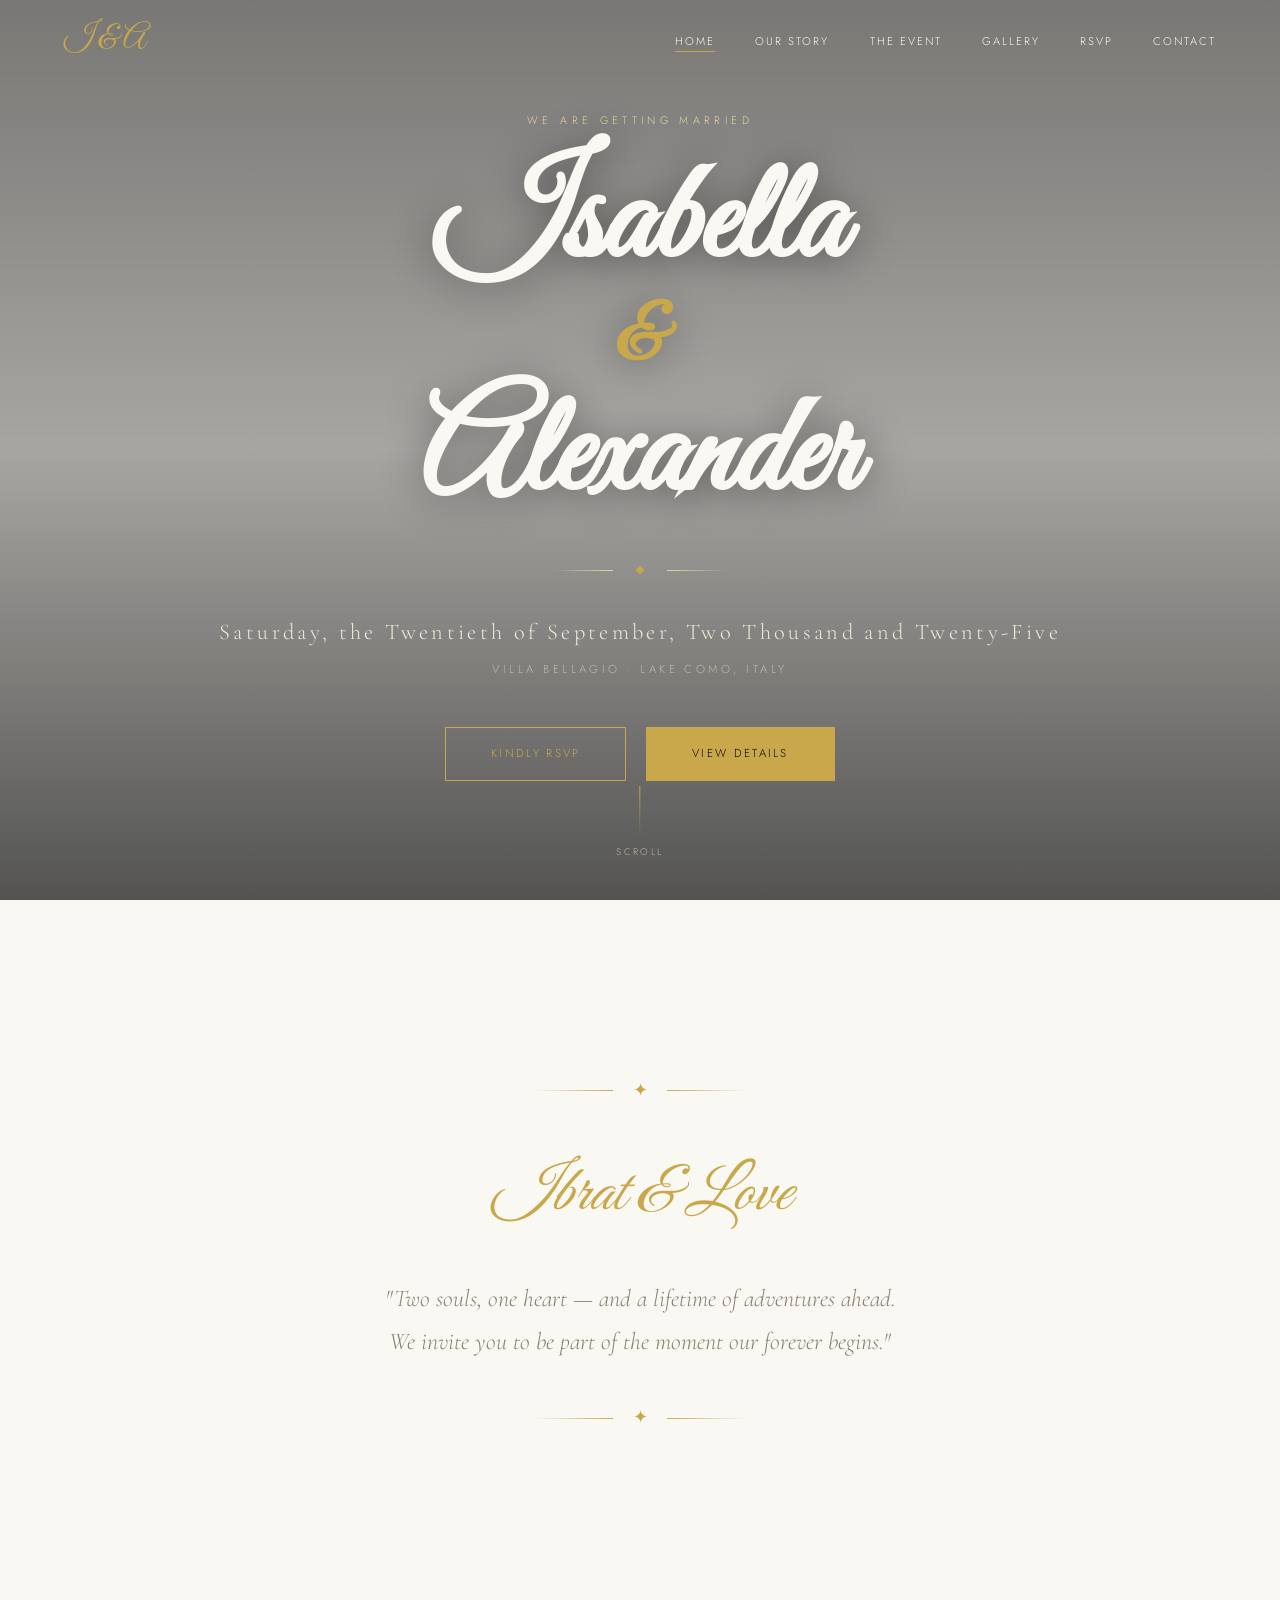
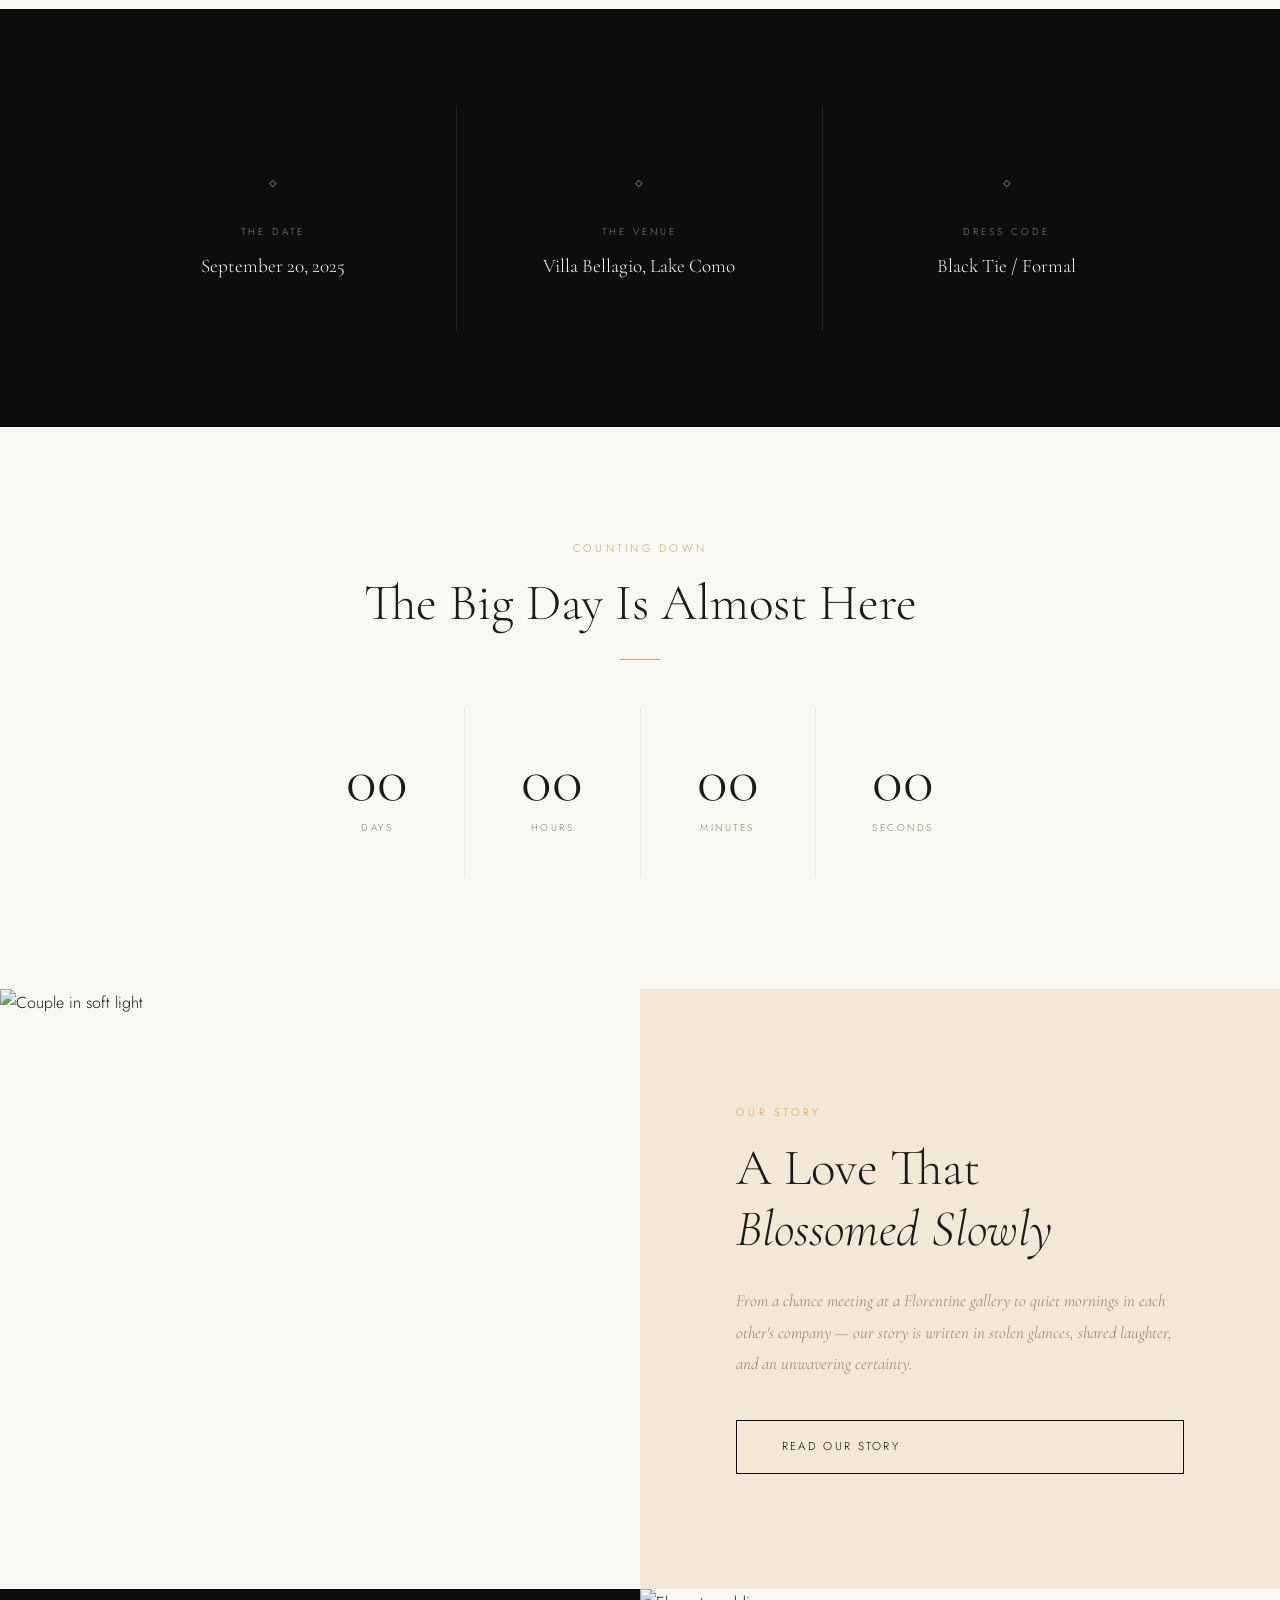
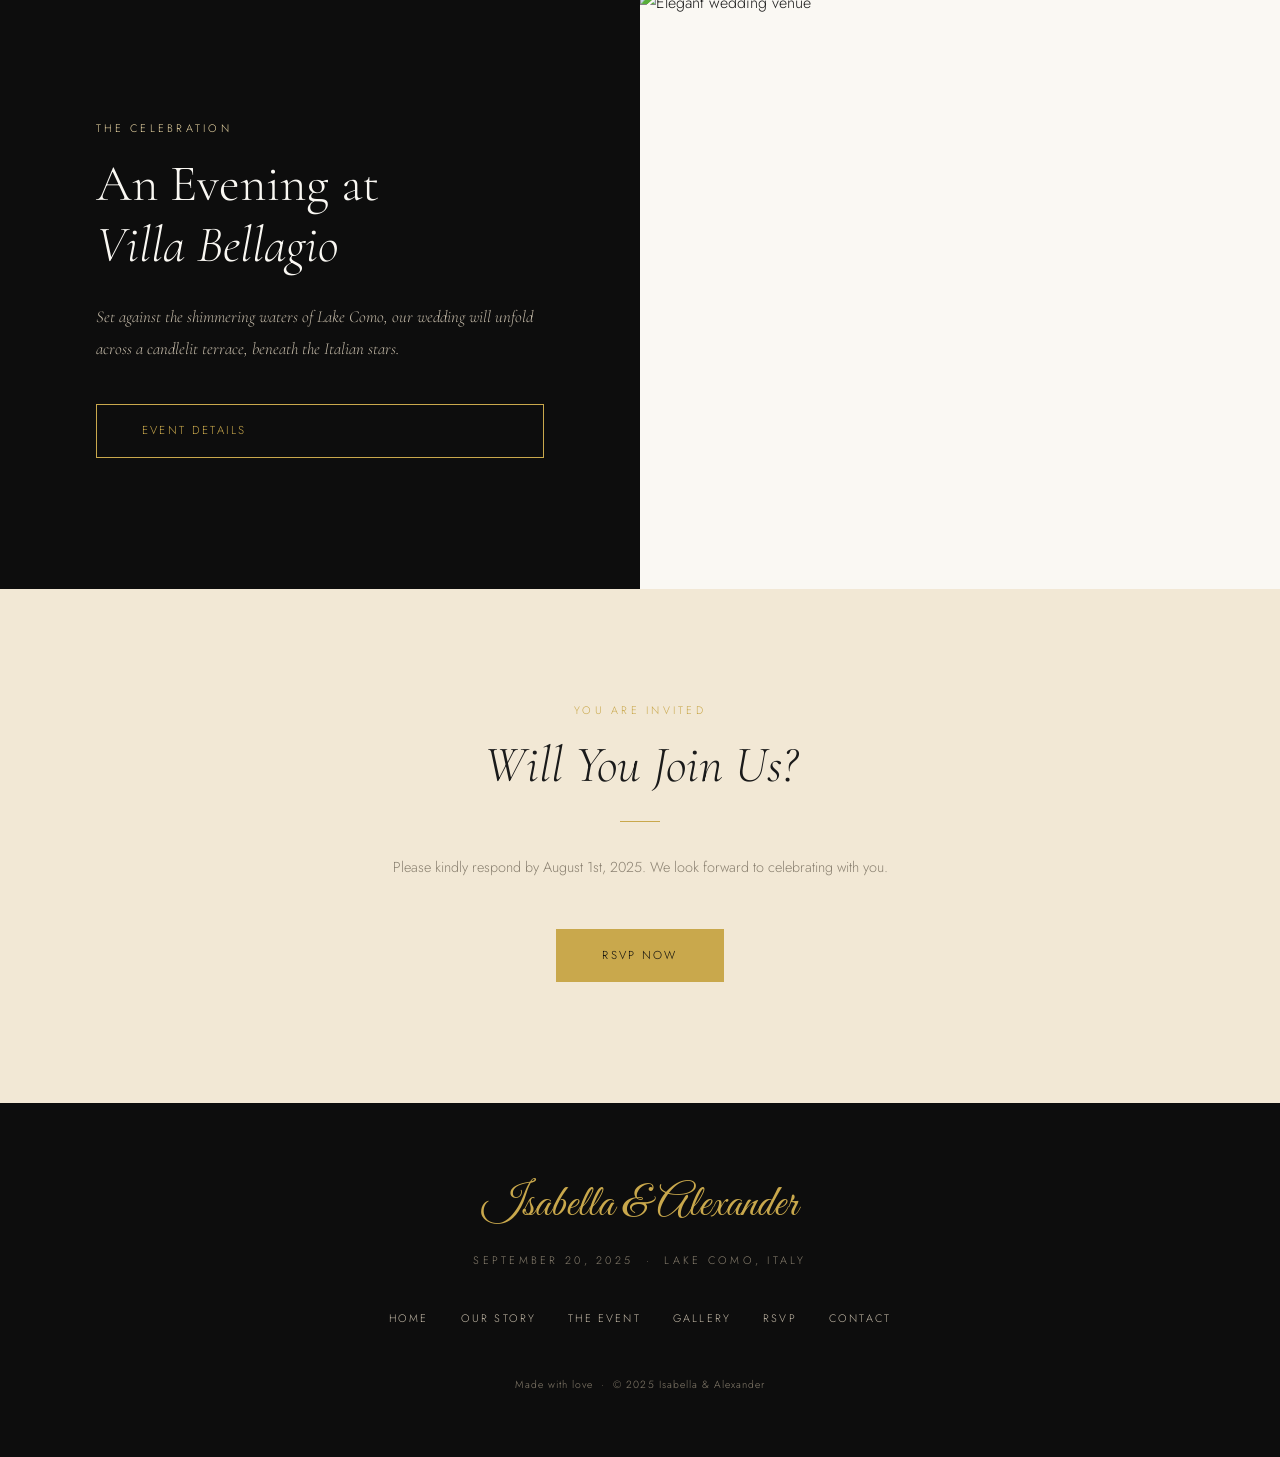
==== index.html @ 67451ce1 "Update couple names in the introduction section" ====
<!DOCTYPE html>
<html lang="en">
<head>
  <meta charset="UTF-8">
  <meta name="viewport" content="width=device-width, initial-scale=1.0">
  <title>Isabella & Alexander — September 20, 2025</title>
  <meta name="description" content="Join us to celebrate the wedding of Isabella Rossi and Alexander Hartwell on September 20, 2025 at Villa Bellagio, Lake Como.">
  <link rel="preconnect" href="https://fonts.googleapis.com">
  <link rel="preconnect" href="https://fonts.gstatic.com" crossorigin>
  <link rel="stylesheet" href="css/style.css">
  <!-- Favicon placeholder -->
  <link rel="icon" href="data:image/svg+xml,<svg xmlns='http://www.w3.org/2000/svg' viewBox='0 0 100 100'><text y='.9em' font-size='90'>💍</text></svg>">
</head>
<body>

  <!-- ══════════════════════════════════════════════════════
       NAVIGATION
  ══════════════════════════════════════════════════════ -->
  <nav class="nav nav-dark" aria-label="Main navigation">
    <a href="index.html" class="nav-logo">I &amp; A</a>
    <ul class="nav-links" role="list">
      <li><a href="index.html">Home</a></li>
      <li><a href="story.html">Our Story</a></li>
      <li><a href="event.html">The Event</a></li>
      <li><a href="gallery.html">Gallery</a></li>
      <li><a href="rsvp.html">RSVP</a></li>
      <li><a href="contact.html">Contact</a></li>
    </ul>
    <button class="nav-toggle" aria-label="Open menu" aria-expanded="false">
      <span></span><span></span><span></span>
    </button>
  </nav>

  <!-- Mobile overlay menu -->
  <nav class="nav-mobile" aria-label="Mobile navigation">
    <a href="index.html">Home</a>
    <a href="story.html">Our Story</a>
    <a href="event.html">The Event</a>
    <a href="gallery.html">Gallery</a>
    <a href="rsvp.html">RSVP</a>
    <a href="contact.html">Contact</a>
  </nav>

  <main>

    <!-- ══════════════════════════════════════════════════
         HERO SECTION
    ══════════════════════════════════════════════════ -->
    <section class="hero" aria-label="Hero section">
      <div class="hero-bg" role="img" aria-label="Wedding flowers background"></div>
      <div class="hero-overlay"></div>

      <div class="hero-content">
        <p class="hero-eyebrow">We Are Getting Married</p>
        <h1 class="hero-names">
          Isabella
          <span class="hero-ampersand">&amp;</span>
          Alexander
        </h1>

        <div class="hero-divider" aria-hidden="true">
          <span class="hero-divider-line"></span>
          <span class="hero-divider-diamond"></span>
          <span class="hero-divider-line"></span>
        </div>

        <p class="hero-date">Saturday, the Twentieth of September, Two Thousand and Twenty-Five</p>
        <p class="hero-location">Villa Bellagio · Lake Como, Italy</p>

        <div class="hero-cta">
          <a href="rsvp.html" class="btn"><span>Kindly RSVP</span></a>
          &nbsp;&nbsp;
          <a href="event.html" class="btn btn-solid"><span>View Details</span></a>
        </div>
      </div>

      <!-- Scroll cue -->
      <div class="scroll-indicator" aria-hidden="true">
        <div class="scroll-indicator-line"></div>
        <span>Scroll</span>
      </div>
    </section>

    <!-- ══════════════════════════════════════════════════
         INTRO QUOTE
    ══════════════════════════════════════════════════ -->
    <section class="home-intro" aria-label="Wedding intro">
      <div class="reveal">
        <div class="ornament"><span>✦</span></div>
        <p class="couple-script">Ibrat &amp; Love</p>
        <p>"Two souls, one heart — and a lifetime of adventures ahead.<br>
        We invite you to be part of the moment our forever begins."</p>
        <div class="ornament" style="margin-top:2.5rem;"><span>✦</span></div>
      </div>
    </section>

    <!-- ══════════════════════════════════════════════════
         DETAILS STRIP
    ══════════════════════════════════════════════════ -->
    <div class="home-details-strip" aria-label="Event quick details">
      <div class="home-details-grid">
        <div class="detail-card reveal">
          <div class="detail-card-icon">◇</div>
          <p class="detail-card-label">The Date</p>
          <p class="detail-card-value">September 20, 2025</p>
        </div>
        <div class="detail-card reveal reveal-delay-2">
          <div class="detail-card-icon">◇</div>
          <p class="detail-card-label">The Venue</p>
          <p class="detail-card-value">Villa Bellagio, Lake Como</p>
        </div>
        <div class="detail-card reveal reveal-delay-4">
          <div class="detail-card-icon">◇</div>
          <p class="detail-card-label">Dress Code</p>
          <p class="detail-card-value">Black Tie / Formal</p>
        </div>
      </div>
    </div>

    <!-- ══════════════════════════════════════════════════
         COUNTDOWN
    ══════════════════════════════════════════════════ -->
    <section class="countdown-section" aria-label="Countdown to the wedding">
      <div class="reveal">
        <span class="section-eyebrow">Counting Down</span>
        <h2 class="section-title">The Big Day Is Almost Here</h2>
        <span class="gold-line"></span>
      </div>
      <div class="countdown-grid reveal reveal-delay-2">
        <div class="countdown-unit">
          <span class="countdown-number" id="cd-days">00</span>
          <span class="countdown-label">Days</span>
        </div>
        <div class="countdown-unit">
          <span class="countdown-number" id="cd-hours">00</span>
          <span class="countdown-label">Hours</span>
        </div>
        <div class="countdown-unit">
          <span class="countdown-number" id="cd-minutes">00</span>
          <span class="countdown-label">Minutes</span>
        </div>
        <div class="countdown-unit">
          <span class="countdown-number" id="cd-seconds">00</span>
          <span class="countdown-label">Seconds</span>
        </div>
      </div>
    </section>

    <!-- ══════════════════════════════════════════════════
         FEATURE SPLIT — OUR STORY
    ══════════════════════════════════════════════════ -->
    <div class="home-feature">
      <div class="home-feature-img reveal">
        <img src="https://images.unsplash.com/photo-1606216794079-73c98ca9c37d?w=900&q=80"
             alt="Couple in soft light" loading="lazy">
      </div>
      <div class="home-feature-text reveal reveal-delay-2">
        <span class="section-eyebrow">Our Story</span>
        <h2 class="section-title">A Love That<br><em>Blossomed Slowly</em></h2>
        <p>From a chance meeting at a Florentine gallery to quiet mornings in each other's company — our story is written in stolen glances, shared laughter, and an unwavering certainty.</p>
        <a href="story.html" class="btn btn-dark"><span>Read Our Story</span></a>
      </div>
    </div>

    <!-- ══════════════════════════════════════════════════
         FEATURE SPLIT — THE EVENT
    ══════════════════════════════════════════════════ -->
    <div class="home-feature">
      <div class="home-feature-text right reveal">
        <span class="section-eyebrow" style="color:var(--gold-light)">The Celebration</span>
        <h2 class="section-title">An Evening at<br><em>Villa Bellagio</em></h2>
        <p>Set against the shimmering waters of Lake Como, our wedding will unfold across a candlelit terrace, beneath the Italian stars.</p>
        <a href="event.html" class="btn"><span>Event Details</span></a>
      </div>
      <div class="home-feature-img reveal reveal-delay-2">
        <img src="https://images.unsplash.com/photo-1520854221256-17451cc331bf?w=900&q=80"
             alt="Elegant wedding venue" loading="lazy">
      </div>
    </div>

    <!-- ══════════════════════════════════════════════════
         RSVP CTA BANNER
    ══════════════════════════════════════════════════ -->
    <section style="background:var(--champagne);text-align:center;padding:7rem 2rem;" aria-label="RSVP call to action">
      <div class="reveal">
        <span class="section-eyebrow">You Are Invited</span>
        <h2 class="section-title" style="font-style:italic;">Will You Join Us?</h2>
        <span class="gold-line"></span>
        <p class="section-subtitle">Please kindly respond by August 1st, 2025. We look forward to celebrating with you.</p>
        <a href="rsvp.html" class="btn btn-solid"><span>RSVP Now</span></a>
      </div>
    </section>

  </main>

  <!-- ══════════════════════════════════════════════════════
       FOOTER
  ══════════════════════════════════════════════════════ -->
  <footer>
    <p class="footer-names">Isabella &amp; Alexander</p>
    <p class="footer-date">September 20, 2025 &nbsp;·&nbsp; Lake Como, Italy</p>
    <nav class="footer-nav" aria-label="Footer navigation">
      <a href="index.html">Home</a>
      <a href="story.html">Our Story</a>
      <a href="event.html">The Event</a>
      <a href="gallery.html">Gallery</a>
      <a href="rsvp.html">RSVP</a>
      <a href="contact.html">Contact</a>
    </nav>
    <p class="footer-copy">Made with love &nbsp;·&nbsp; &copy; 2025 Isabella &amp; Alexander</p>
  </footer>

  <script src="js/script.js"></script>
</body>
</html>
---- css/style.css ----
/* ============================================================
   LUXURY WEDDING INVITATION — style.css
   Design System: Champagne & Obsidian
   ============================================================ */

/* ── Google Fonts ─────────────────────────────────────────── */
@import url('https://fonts.googleapis.com/css2?family=Cormorant+Garamond:ital,wght@0,300;0,400;0,500;0,600;1,300;1,400&family=Great+Vibes&family=Jost:wght@200;300;400&display=swap');

/* ── CSS Variables ────────────────────────────────────────── */
:root {
  --gold:        #C9A84C;
  --gold-light:  #E8D5A3;
  --gold-pale:   #F5EDD6;
  --obsidian:    #0D0D0D;
  --charcoal:    #1A1A1A;
  --warm-white:  #FAF8F3;
  --champagne:   #F2E8D5;
  --stone:       #8A8070;
  --stone-light: #C4BAA8;

  --font-script:  'Great Vibes', cursive;
  --font-serif:   'Cormorant Garamond', serif;
  --font-sans:    'Jost', sans-serif;

  --nav-h:       80px;
  --ease-silk:   cubic-bezier(0.25, 0.46, 0.45, 0.94);
  --ease-bounce: cubic-bezier(0.34, 1.56, 0.64, 1);
}

/* ── Reset ────────────────────────────────────────────────── */
*, *::before, *::after { box-sizing: border-box; margin: 0; padding: 0; }

html {
  scroll-behavior: smooth;
  font-size: 16px;
}

body {
  background-color: var(--warm-white);
  color: var(--charcoal);
  font-family: var(--font-sans);
  font-weight: 300;
  line-height: 1.7;
  -webkit-font-smoothing: antialiased;
  overflow-x: hidden;
}

img { display: block; max-width: 100%; height: auto; }
a  { text-decoration: none; color: inherit; }
ul { list-style: none; }

/* ── Typography Scale ─────────────────────────────────────── */
.t-script   { font-family: var(--font-script); }
.t-serif    { font-family: var(--font-serif); }
.t-sans     { font-family: var(--font-sans); }
.t-gold     { color: var(--gold); }
.t-stone    { color: var(--stone); }
.t-upper    { text-transform: uppercase; letter-spacing: 0.2em; font-size: 0.72rem; }

/* ── Gold Ornament Divider ────────────────────────────────── */
.ornament {
  display: flex;
  align-items: center;
  gap: 1.2rem;
  justify-content: center;
  margin: 2rem 0;
}
.ornament::before,
.ornament::after {
  content: '';
  flex: 1;
  max-width: 80px;
  height: 1px;
  background: linear-gradient(90deg, transparent, var(--gold));
}
.ornament::after { background: linear-gradient(90deg, var(--gold), transparent); }
.ornament span   { color: var(--gold); font-size: 1.1rem; }

/* ── Buttons ──────────────────────────────────────────────── */
.btn {
  display: inline-block;
  font-family: var(--font-sans);
  font-weight: 300;
  letter-spacing: 0.2em;
  text-transform: uppercase;
  font-size: 0.72rem;
  padding: 1rem 2.8rem;
  border: 1px solid var(--gold);
  color: var(--gold);
  background: transparent;
  cursor: pointer;
  transition: background 0.4s var(--ease-silk), color 0.4s var(--ease-silk), transform 0.3s var(--ease-silk);
  position: relative;
  overflow: hidden;
}
.btn::before {
  content: '';
  position: absolute;
  inset: 0;
  background: var(--gold);
  transform: translateX(-101%);
  transition: transform 0.4s var(--ease-silk);
  z-index: 0;
}
.btn span { position: relative; z-index: 1; }
.btn:hover::before { transform: translateX(0); }
.btn:hover         { color: var(--obsidian); }
.btn:hover         { transform: translateY(-2px); }

.btn-dark {
  border-color: var(--obsidian);
  color: var(--obsidian);
}
.btn-dark::before { background: var(--obsidian); }
.btn-dark:hover   { color: var(--warm-white); }

.btn-solid {
  background: var(--gold);
  color: var(--obsidian);
  border-color: var(--gold);
}
.btn-solid::before { background: var(--obsidian); }
.btn-solid:hover   { color: var(--gold); }

/* ── Navigation ───────────────────────────────────────────── */
.nav {
  position: fixed;
  top: 0; left: 0; right: 0;
  z-index: 1000;
  height: var(--nav-h);
  display: flex;
  align-items: center;
  justify-content: space-between;
  padding: 0 4rem;
  transition: background 0.5s var(--ease-silk), box-shadow 0.5s;
}
.nav.scrolled {
  background: rgba(250,248,243,0.95);
  backdrop-filter: blur(12px);
  box-shadow: 0 1px 0 rgba(201,168,76,0.2);
}
.nav-dark { color: var(--warm-white); }
.nav-dark.scrolled { color: var(--charcoal); }

.nav-logo {
  font-family: var(--font-script);
  font-size: 2rem;
  color: var(--gold);
  white-space: nowrap;
}

.nav-links {
  display: flex;
  gap: 2.5rem;
  align-items: center;
}
.nav-links a {
  font-family: var(--font-sans);
  font-size: 0.7rem;
  font-weight: 300;
  letter-spacing: 0.18em;
  text-transform: uppercase;
  color: currentColor;
  position: relative;
  padding-bottom: 3px;
}
.nav-links a::after {
  content: '';
  position: absolute;
  bottom: 0; left: 0;
  width: 0; height: 1px;
  background: var(--gold);
  transition: width 0.35s var(--ease-silk);
}
.nav-links a:hover::after,
.nav-links a.active::after { width: 100%; }

/* Hamburger */
.nav-toggle {
  display: none;
  flex-direction: column;
  gap: 5px;
  cursor: pointer;
  padding: 4px;
  background: none;
  border: none;
}
.nav-toggle span {
  display: block;
  width: 24px;
  height: 1px;
  background: var(--gold);
  transition: transform 0.3s, opacity 0.3s;
}
.nav-toggle.open span:nth-child(1) { transform: translateY(6px) rotate(45deg); }
.nav-toggle.open span:nth-child(2) { opacity: 0; }
.nav-toggle.open span:nth-child(3) { transform: translateY(-6px) rotate(-45deg); }

/* Mobile menu */
.nav-mobile {
  display: none;
  position: fixed;
  inset: 0;
  background: var(--obsidian);
  z-index: 999;
  flex-direction: column;
  align-items: center;
  justify-content: center;
  gap: 2.5rem;
}
.nav-mobile.open { display: flex; }
.nav-mobile a {
  font-family: var(--font-serif);
  font-size: 2rem;
  font-weight: 300;
  color: var(--warm-white);
  letter-spacing: 0.05em;
  transition: color 0.3s;
}
.nav-mobile a:hover { color: var(--gold); }

/* ── Page Header (inner pages) ────────────────────────────── */
.page-header {
  height: 55vh;
  min-height: 380px;
  display: flex;
  flex-direction: column;
  align-items: center;
  justify-content: center;
  text-align: center;
  position: relative;
  overflow: hidden;
  background: var(--obsidian);
}
.page-header-bg {
  position: absolute;
  inset: 0;
  background-size: cover;
  background-position: center;
  opacity: 0.35;
  transform: scale(1.05);
  transition: transform 8s var(--ease-silk);
}
.page-header:hover .page-header-bg { transform: scale(1); }
.page-header-content {
  position: relative;
  z-index: 1;
  color: var(--warm-white);
}
.page-header .eyebrow {
  font-family: var(--font-sans);
  font-size: 0.7rem;
  font-weight: 300;
  letter-spacing: 0.3em;
  text-transform: uppercase;
  color: var(--gold-light);
  margin-bottom: 1.2rem;
}
.page-header h1 {
  font-family: var(--font-script);
  font-size: clamp(3.5rem, 7vw, 6rem);
  color: var(--warm-white);
  line-height: 1;
}

/* ── Section Wrapper ──────────────────────────────────────── */
.section {
  padding: 8rem 4rem;
  max-width: 1200px;
  margin: 0 auto;
}
.section-full { padding: 8rem 4rem; }
.section-center { text-align: center; }

/* ── Section Headings ─────────────────────────────────────── */
.section-eyebrow {
  font-family: var(--font-sans);
  font-size: 0.68rem;
  font-weight: 300;
  letter-spacing: 0.3em;
  text-transform: uppercase;
  color: var(--gold);
  display: block;
  margin-bottom: 1rem;
}
.section-title {
  font-family: var(--font-serif);
  font-size: clamp(2rem, 4vw, 3.2rem);
  font-weight: 300;
  line-height: 1.2;
  color: var(--charcoal);
  margin-bottom: 1.5rem;
}
.section-subtitle {
  font-family: var(--font-sans);
  font-size: 0.9rem;
  font-weight: 300;
  color: var(--stone);
  max-width: 540px;
  margin: 0 auto 3rem;
  line-height: 1.9;
}

/* ── Scroll Reveal Animations ─────────────────────────────── */
.reveal {
  opacity: 0;
  transform: translateY(40px);
  transition: opacity 0.9s var(--ease-silk), transform 0.9s var(--ease-silk);
}
.reveal.visible {
  opacity: 1;
  transform: translateY(0);
}
.reveal-delay-1 { transition-delay: 0.1s; }
.reveal-delay-2 { transition-delay: 0.2s; }
.reveal-delay-3 { transition-delay: 0.3s; }
.reveal-delay-4 { transition-delay: 0.4s; }
.reveal-delay-5 { transition-delay: 0.5s; }

/* ── Footer ───────────────────────────────────────────────── */
footer {
  background: var(--obsidian);
  color: var(--stone-light);
  text-align: center;
  padding: 4rem 2rem;
}
.footer-names {
  font-family: var(--font-script);
  font-size: 2.8rem;
  color: var(--gold);
  margin-bottom: 0.5rem;
}
.footer-date {
  font-family: var(--font-sans);
  font-size: 0.68rem;
  letter-spacing: 0.3em;
  text-transform: uppercase;
  color: var(--stone);
  margin-bottom: 2.5rem;
}
.footer-nav {
  display: flex;
  justify-content: center;
  flex-wrap: wrap;
  gap: 2rem;
  margin-bottom: 3rem;
}
.footer-nav a {
  font-size: 0.68rem;
  letter-spacing: 0.2em;
  text-transform: uppercase;
  color: var(--stone-light);
  transition: color 0.3s;
}
.footer-nav a:hover { color: var(--gold); }
.footer-copy {
  font-size: 0.65rem;
  letter-spacing: 0.1em;
  color: var(--stone);
}

/* ── Gold Line ────────────────────────────────────────────── */
.gold-line {
  width: 40px;
  height: 1px;
  background: var(--gold);
  display: block;
  margin: 0 auto 2rem;
}

/* ━━━━━━━━━━━━━━━━━━━━━━━━━━━━━━━━━━━━━━━━━━━━━━━━━━━━━━━━━
   HOME PAGE
   ━━━━━━━━━━━━━━━━━━━━━━━━━━━━━━━━━━━━━━━━━━━━━━━━━━━━━━━━━ */

/* Hero */
.hero {
  height: 100vh;
  min-height: 700px;
  position: relative;
  display: flex;
  align-items: center;
  justify-content: center;
  overflow: hidden;
}
.hero-bg {
  position: absolute;
  inset: 0;
  background-image: url('https://images.unsplash.com/photo-1519741497674-611481863552?w=1800&q=80');
  background-size: cover;
  background-position: center 30%;
  transform: scale(1.06);
  animation: heroZoom 12s var(--ease-silk) forwards;
}
@keyframes heroZoom {
  to { transform: scale(1); }
}
.hero-overlay {
  position: absolute;
  inset: 0;
  background: linear-gradient(
    to bottom,
    rgba(13,13,13,0.55) 0%,
    rgba(13,13,13,0.35) 50%,
    rgba(13,13,13,0.7) 100%
  );
}
.hero-content {
  position: relative;
  z-index: 1;
  text-align: center;
  color: var(--warm-white);
  padding: 2rem;
}
.hero-eyebrow {
  font-family: var(--font-sans);
  font-size: 0.68rem;
  font-weight: 300;
  letter-spacing: 0.4em;
  text-transform: uppercase;
  color: var(--gold-light);
  margin-bottom: 1.5rem;
  opacity: 0;
  animation: fadeUp 1s 0.4s var(--ease-silk) forwards;
}
.hero-names {
  font-family: var(--font-script);
  font-size: clamp(4rem, 11vw, 9rem);
  line-height: 1;
  color: var(--warm-white);
  text-shadow: 0 4px 40px rgba(0,0,0,0.4);
  opacity: 0;
  animation: fadeUp 1.2s 0.7s var(--ease-silk) forwards;
}
.hero-ampersand {
  font-family: var(--font-script);
  font-size: clamp(2.5rem, 6vw, 5rem);
  color: var(--gold);
  display: block;
  line-height: 1.2;
}
.hero-divider {
  display: flex;
  align-items: center;
  gap: 1.5rem;
  justify-content: center;
  margin: 2.5rem 0;
  opacity: 0;
  animation: fadeUp 1s 1s var(--ease-silk) forwards;
}
.hero-divider-line {
  width: 60px;
  height: 1px;
  background: linear-gradient(90deg, transparent, var(--gold-light));
}
.hero-divider-line:last-child {
  background: linear-gradient(90deg, var(--gold-light), transparent);
}
.hero-divider-diamond {
  width: 6px; height: 6px;
  background: var(--gold);
  transform: rotate(45deg);
}
.hero-date {
  font-family: var(--font-serif);
  font-size: clamp(1rem, 2vw, 1.4rem);
  font-weight: 300;
  letter-spacing: 0.15em;
  color: var(--champagne);
  margin-bottom: 0.5rem;
  opacity: 0;
  animation: fadeUp 1s 1.1s var(--ease-silk) forwards;
}
.hero-location {
  font-family: var(--font-sans);
  font-size: 0.72rem;
  font-weight: 300;
  letter-spacing: 0.3em;
  text-transform: uppercase;
  color: var(--stone-light);
  margin-bottom: 3rem;
  opacity: 0;
  animation: fadeUp 1s 1.2s var(--ease-silk) forwards;
}
.hero-cta {
  opacity: 0;
  animation: fadeUp 1s 1.4s var(--ease-silk) forwards;
}
@keyframes fadeUp {
  from { opacity: 0; transform: translateY(25px); }
  to   { opacity: 1; transform: translateY(0); }
}

/* Scroll indicator */
.scroll-indicator {
  position: absolute;
  bottom: 2.5rem;
  left: 50%;
  transform: translateX(-50%);
  display: flex;
  flex-direction: column;
  align-items: center;
  gap: 0.5rem;
  color: var(--stone-light);
  font-size: 0.6rem;
  letter-spacing: 0.25em;
  text-transform: uppercase;
  opacity: 0;
  animation: fadeIn 1s 2s forwards;
}
.scroll-indicator-line {
  width: 1px;
  height: 50px;
  background: linear-gradient(to bottom, var(--gold), transparent);
  animation: scrollPulse 2s ease-in-out infinite;
}
@keyframes scrollPulse {
  0%, 100% { opacity: 0.3; transform: scaleY(1); }
  50%       { opacity: 1;   transform: scaleY(1.1); }
}
@keyframes fadeIn {
  to { opacity: 1; }
}

/* Home intro */
.home-intro {
  padding: 9rem 2rem;
  text-align: center;
  background: var(--warm-white);
}
.home-intro .couple-script {
  font-family: var(--font-script);
  font-size: clamp(2.5rem, 5vw, 4rem);
  color: var(--gold);
  margin-bottom: 1.5rem;
}
.home-intro p {
  font-family: var(--font-serif);
  font-size: clamp(1.1rem, 2vw, 1.5rem);
  font-weight: 300;
  font-style: italic;
  color: var(--stone);
  max-width: 600px;
  margin: 0 auto;
  line-height: 1.8;
}

/* Home details strip */
.home-details-strip {
  background: var(--obsidian);
  padding: 6rem 4rem;
}
.home-details-grid {
  max-width: 1100px;
  margin: 0 auto;
  display: grid;
  grid-template-columns: repeat(3, 1fr);
  gap: 0;
}
.detail-card {
  text-align: center;
  padding: 3rem 2rem;
  border-right: 1px solid rgba(201,168,76,0.15);
  color: var(--warm-white);
}
.detail-card:last-child { border-right: none; }
.detail-card-icon {
  font-family: var(--font-serif);
  font-size: 2rem;
  color: var(--gold);
  margin-bottom: 1rem;
  font-style: italic;
}
.detail-card-label {
  font-family: var(--font-sans);
  font-size: 0.62rem;
  font-weight: 300;
  letter-spacing: 0.3em;
  text-transform: uppercase;
  color: var(--stone);
  margin-bottom: 0.6rem;
}
.detail-card-value {
  font-family: var(--font-serif);
  font-size: 1.2rem;
  font-weight: 300;
  color: var(--warm-white);
}

/* Home feature gallery */
.home-feature {
  display: grid;
  grid-template-columns: 1fr 1fr;
  min-height: 600px;
}
.home-feature-img {
  position: relative;
  overflow: hidden;
}
.home-feature-img img {
  width: 100%;
  height: 100%;
  object-fit: cover;
  transition: transform 0.8s var(--ease-silk);
}
.home-feature-img:hover img { transform: scale(1.05); }
.home-feature-text {
  background: var(--champagne);
  display: flex;
  flex-direction: column;
  justify-content: center;
  padding: 6rem;
}
.home-feature-text.right { background: var(--obsidian); color: var(--warm-white); }
.home-feature-text.right .section-title { color: var(--warm-white); }
.home-feature-text.right p { color: var(--stone-light); }
.home-feature-text p {
  font-family: var(--font-serif);
  font-size: 1.05rem;
  font-weight: 300;
  font-style: italic;
  color: var(--stone);
  line-height: 1.9;
  margin-bottom: 2.5rem;
}

/* Countdown */
.countdown-section {
  background: var(--warm-white);
  padding: 7rem 2rem;
  text-align: center;
}
.countdown-grid {
  display: flex;
  justify-content: center;
  gap: 0;
  margin-top: 3rem;
  max-width: 700px;
  margin-left: auto;
  margin-right: auto;
}
.countdown-unit {
  flex: 1;
  padding: 2.5rem 1rem;
  border-right: 1px solid rgba(201,168,76,0.2);
}
.countdown-unit:last-child { border-right: none; }
.countdown-number {
  font-family: var(--font-serif);
  font-size: clamp(2.5rem, 5vw, 4rem);
  font-weight: 300;
  color: var(--charcoal);
  line-height: 1;
  display: block;
}
.countdown-label {
  font-family: var(--font-sans);
  font-size: 0.62rem;
  font-weight: 300;
  letter-spacing: 0.25em;
  text-transform: uppercase;
  color: var(--stone);
  margin-top: 0.5rem;
  display: block;
}

/* ━━━━━━━━━━━━━━━━━━━━━━━━━━━━━━━━━━━━━━━━━━━━━━━━━━━━━━━━━
   STORY PAGE
   ━━━━━━━━━━━━━━━━━━━━━━━━━━━━━━━━━━━━━━━━━━━━━━━━━━━━━━━━━ */

.timeline {
  max-width: 900px;
  margin: 0 auto;
  position: relative;
  padding: 2rem 0;
}
.timeline::before {
  content: '';
  position: absolute;
  left: 50%;
  top: 0; bottom: 0;
  width: 1px;
  background: linear-gradient(to bottom, transparent, var(--gold-light) 10%, var(--gold-light) 90%, transparent);
  transform: translateX(-50%);
}
.timeline-item {
  display: grid;
  grid-template-columns: 1fr 60px 1fr;
  align-items: start;
  margin-bottom: 5rem;
  gap: 2rem;
}
.timeline-item:nth-child(odd)  .timeline-text { grid-column: 1; text-align: right; }
.timeline-item:nth-child(odd)  .timeline-dot  { grid-column: 2; }
.timeline-item:nth-child(odd)  .timeline-img  { grid-column: 3; }
.timeline-item:nth-child(even) .timeline-text { grid-column: 3; text-align: left; }
.timeline-item:nth-child(even) .timeline-dot  { grid-column: 2; order: -1; }
.timeline-item:nth-child(even) .timeline-img  { grid-column: 1; order: -2; }

.timeline-dot {
  display: flex;
  justify-content: center;
  align-items: flex-start;
  padding-top: 0.5rem;
}
.timeline-dot-inner {
  width: 14px; height: 14px;
  border-radius: 50%;
  background: var(--gold);
  border: 3px solid var(--warm-white);
  box-shadow: 0 0 0 1px var(--gold);
}
.timeline-text .year {
  font-family: var(--font-sans);
  font-size: 0.65rem;
  letter-spacing: 0.3em;
  text-transform: uppercase;
  color: var(--gold);
  margin-bottom: 0.6rem;
}
.timeline-text h3 {
  font-family: var(--font-serif);
  font-size: 1.5rem;
  font-weight: 300;
  color: var(--charcoal);
  margin-bottom: 0.8rem;
  line-height: 1.3;
}
.timeline-text p {
  font-family: var(--font-sans);
  font-size: 0.88rem;
  font-weight: 300;
  color: var(--stone);
  line-height: 1.9;
}
.timeline-img {
  border-radius: 2px;
  overflow: hidden;
  aspect-ratio: 4/3;
  box-shadow: 0 20px 60px rgba(0,0,0,0.12);
}
.timeline-img img {
  width: 100%; height: 100%;
  object-fit: cover;
  transition: transform 0.7s var(--ease-silk);
}
.timeline-img:hover img { transform: scale(1.04); }

/* ━━━━━━━━━━━━━━━━━━━━━━━━━━━━━━━━━━━━━━━━━━━━━━━━━━━━━━━━━
   EVENT PAGE
   ━━━━━━━━━━━━━━━━━━━━━━━━━━━━━━━━━━━━━━━━━━━━━━━━━━━━━━━━━ */

.event-grid {
  display: grid;
  grid-template-columns: 1fr 1fr;
  gap: 4rem;
  align-items: start;
}
.event-card {
  background: var(--champagne);
  padding: 3.5rem;
  border-top: 2px solid var(--gold);
  position: relative;
}
.event-card::after {
  content: '';
  position: absolute;
  bottom: 0; right: 0;
  width: 40px; height: 40px;
  border-right: 1px solid var(--gold-light);
  border-bottom: 1px solid var(--gold-light);
}
.event-card-icon {
  font-family: var(--font-script);
  font-size: 2.2rem;
  color: var(--gold);
  margin-bottom: 1.2rem;
}
.event-card h3 {
  font-family: var(--font-serif);
  font-size: 1.5rem;
  font-weight: 300;
  color: var(--charcoal);
  margin-bottom: 0.3rem;
}
.event-card .subtitle {
  font-size: 0.68rem;
  letter-spacing: 0.2em;
  text-transform: uppercase;
  color: var(--stone);
  margin-bottom: 2rem;
}
.event-detail-row {
  display: flex;
  align-items: baseline;
  gap: 1rem;
  margin-bottom: 1rem;
  padding-bottom: 1rem;
  border-bottom: 1px solid rgba(201,168,76,0.15);
}
.event-detail-row:last-of-type { border-bottom: none; }
.event-detail-label {
  font-size: 0.62rem;
  letter-spacing: 0.2em;
  text-transform: uppercase;
  color: var(--gold);
  min-width: 60px;
}
.event-detail-value {
  font-family: var(--font-serif);
  font-size: 1rem;
  font-weight: 300;
  color: var(--charcoal);
}

/* Schedule */
.schedule-list { list-style: none; }
.schedule-item {
  display: flex;
  gap: 2.5rem;
  padding: 1.8rem 0;
  border-bottom: 1px solid rgba(201,168,76,0.12);
  align-items: flex-start;
}
.schedule-item:last-child { border-bottom: none; }
.schedule-time {
  font-family: var(--font-sans);
  font-size: 0.72rem;
  font-weight: 300;
  letter-spacing: 0.1em;
  color: var(--gold);
  min-width: 70px;
  padding-top: 3px;
}
.schedule-event-name {
  font-family: var(--font-serif);
  font-size: 1.1rem;
  font-weight: 300;
  color: var(--charcoal);
  margin-bottom: 0.25rem;
}
.schedule-event-desc {
  font-size: 0.8rem;
  color: var(--stone);
  font-weight: 300;
}

/* Map placeholder */
.map-placeholder {
  background: var(--champagne);
  height: 400px;
  display: flex;
  align-items: center;
  justify-content: center;
  border: 1px solid rgba(201,168,76,0.2);
  position: relative;
  overflow: hidden;
}
.map-placeholder-inner {
  text-align: center;
  z-index: 1;
}
.map-placeholder-inner svg {
  width: 40px; height: 40px;
  stroke: var(--gold);
  fill: none;
  stroke-width: 1.5;
  margin: 0 auto 1.5rem;
}
.map-placeholder-inner p {
  font-family: var(--font-sans);
  font-size: 0.72rem;
  letter-spacing: 0.2em;
  text-transform: uppercase;
  color: var(--stone);
}

/* Dress code */
.dress-code-grid {
  display: grid;
  grid-template-columns: repeat(4, 1fr);
  gap: 2rem;
  margin-top: 3rem;
}
.dress-swatch {
  text-align: center;
}
.dress-swatch-circle {
  width: 70px; height: 70px;
  border-radius: 50%;
  margin: 0 auto 1rem;
  border: 1px solid rgba(201,168,76,0.3);
  box-shadow: 0 4px 20px rgba(0,0,0,0.08);
}
.dress-swatch-name {
  font-family: var(--font-sans);
  font-size: 0.68rem;
  font-weight: 300;
  letter-spacing: 0.15em;
  text-transform: uppercase;
  color: var(--stone);
}

/* ━━━━━━━━━━━━━━━━━━━━━━━━━━━━━━━━━━━━━━━━━━━━━━━━━━━━━━━━━
   GALLERY PAGE
   ━━━━━━━━━━━━━━━━━━━━━━━━━━━━━━━━━━━━━━━━━━━━━━━━━━━━━━━━━ */

.gallery-filters {
  display: flex;
  justify-content: center;
  gap: 2rem;
  margin-bottom: 3rem;
  flex-wrap: wrap;
}
.gallery-filter-btn {
  font-family: var(--font-sans);
  font-size: 0.68rem;
  font-weight: 300;
  letter-spacing: 0.2em;
  text-transform: uppercase;
  color: var(--stone);
  background: none;
  border: none;
  border-bottom: 1px solid transparent;
  padding-bottom: 3px;
  cursor: pointer;
  transition: color 0.3s, border-color 0.3s;
}
.gallery-filter-btn:hover,
.gallery-filter-btn.active {
  color: var(--gold);
  border-color: var(--gold);
}

.gallery-grid {
  columns: 3;
  column-gap: 1.5rem;
  max-width: 1200px;
  margin: 0 auto;
  padding: 0 4rem;
}
.gallery-item {
  break-inside: avoid;
  margin-bottom: 1.5rem;
  overflow: hidden;
  position: relative;
  cursor: pointer;
}
.gallery-item img {
  width: 100%;
  display: block;
  transition: transform 0.6s var(--ease-silk);
}
.gallery-overlay {
  position: absolute;
  inset: 0;
  background: rgba(13,13,13,0);
  transition: background 0.4s;
  display: flex;
  align-items: center;
  justify-content: center;
}
.gallery-overlay-icon {
  color: var(--warm-white);
  font-size: 1.5rem;
  opacity: 0;
  transform: scale(0.8);
  transition: opacity 0.3s, transform 0.3s;
  font-family: var(--font-serif);
}
.gallery-item:hover img { transform: scale(1.04); }
.gallery-item:hover .gallery-overlay { background: rgba(13,13,13,0.35); }
.gallery-item:hover .gallery-overlay-icon { opacity: 1; transform: scale(1); }

/* Lightbox */
.lightbox {
  position: fixed;
  inset: 0;
  background: rgba(13,13,13,0.96);
  z-index: 2000;
  display: none;
  align-items: center;
  justify-content: center;
  padding: 2rem;
}
.lightbox.open { display: flex; }
.lightbox-img-wrap {
  max-width: 900px;
  max-height: 85vh;
  position: relative;
}
.lightbox-img-wrap img {
  max-width: 100%;
  max-height: 85vh;
  object-fit: contain;
  box-shadow: 0 30px 80px rgba(0,0,0,0.5);
}
.lightbox-close {
  position: fixed;
  top: 2rem; right: 2rem;
  background: none;
  border: 1px solid rgba(201,168,76,0.4);
  color: var(--gold);
  width: 44px; height: 44px;
  border-radius: 50%;
  font-size: 1.1rem;
  cursor: pointer;
  display: flex;
  align-items: center;
  justify-content: center;
  transition: background 0.3s, border-color 0.3s;
}
.lightbox-close:hover { background: rgba(201,168,76,0.1); border-color: var(--gold); }
.lightbox-nav {
  position: fixed;
  top: 50%; transform: translateY(-50%);
  background: none;
  border: 1px solid rgba(201,168,76,0.3);
  color: var(--gold);
  width: 44px; height: 44px;
  border-radius: 50%;
  font-size: 1.2rem;
  cursor: pointer;
  display: flex;
  align-items: center;
  justify-content: center;
  transition: background 0.3s;
}
.lightbox-nav:hover { background: rgba(201,168,76,0.1); }
.lightbox-prev { left: 2rem; }
.lightbox-next { right: 2rem; }
.lightbox-counter {
  position: fixed;
  bottom: 2rem;
  left: 50%;
  transform: translateX(-50%);
  font-family: var(--font-sans);
  font-size: 0.65rem;
  letter-spacing: 0.2em;
  color: var(--stone);
}

/* ━━━━━━━━━━━━━━━━━━━━━━━━━━━━━━━━━━━━━━━━━━━━━━━━━━━━━━━━━
   RSVP PAGE
   ━━━━━━━━━━━━━━━━━━━━━━━━━━━━━━━━━━━━━━━━━━━━━━━━━━━━━━━━━ */

.rsvp-layout {
  display: grid;
  grid-template-columns: 1fr 1.4fr;
  min-height: calc(100vh - var(--nav-h));
}
.rsvp-sidebar {
  background: var(--obsidian);
  padding: 8rem 5rem;
  display: flex;
  flex-direction: column;
  justify-content: center;
  position: relative;
  overflow: hidden;
}
.rsvp-sidebar::before {
  content: '';
  position: absolute;
  inset: 0;
  background-image: url('https://images.unsplash.com/photo-1511795409834-ef04bbd61622?w=900&q=70');
  background-size: cover;
  background-position: center;
  opacity: 0.15;
}
.rsvp-sidebar-content { position: relative; z-index: 1; }
.rsvp-sidebar .big-script {
  font-family: var(--font-script);
  font-size: clamp(3rem, 5vw, 5rem);
  color: var(--gold);
  display: block;
  line-height: 1.1;
  margin-bottom: 1.5rem;
}
.rsvp-sidebar p {
  font-family: var(--font-sans);
  font-size: 0.85rem;
  font-weight: 300;
  color: var(--stone-light);
  line-height: 1.9;
  max-width: 300px;
  margin-bottom: 3rem;
}
.rsvp-deadline {
  font-family: var(--font-sans);
  font-size: 0.65rem;
  letter-spacing: 0.3em;
  text-transform: uppercase;
  color: var(--stone);
}
.rsvp-deadline strong {
  color: var(--gold-light);
  font-weight: 400;
  display: block;
  font-family: var(--font-serif);
  font-size: 1rem;
  letter-spacing: 0.05em;
  text-transform: none;
  margin-top: 0.3rem;
}

.rsvp-form-area {
  background: var(--warm-white);
  padding: 8rem 5rem;
  display: flex;
  flex-direction: column;
  justify-content: center;
}

/* Form elements */
.form-group {
  margin-bottom: 2.2rem;
}
.form-label {
  display: block;
  font-family: var(--font-sans);
  font-size: 0.62rem;
  font-weight: 300;
  letter-spacing: 0.25em;
  text-transform: uppercase;
  color: var(--stone);
  margin-bottom: 0.7rem;
}
.form-input,
.form-select,
.form-textarea {
  width: 100%;
  background: transparent;
  border: none;
  border-bottom: 1px solid var(--stone-light);
  padding: 0.8rem 0;
  font-family: var(--font-serif);
  font-size: 1rem;
  font-weight: 300;
  color: var(--charcoal);
  outline: none;
  transition: border-color 0.3s;
  -webkit-appearance: none;
  border-radius: 0;
}
.form-input:focus,
.form-select:focus,
.form-textarea:focus {
  border-color: var(--gold);
}
.form-input::placeholder,
.form-textarea::placeholder { color: var(--stone-light); }
.form-textarea {
  resize: none;
  height: 100px;
}
.form-select {
  background: transparent;
  cursor: pointer;
}

/* Radio buttons */
.radio-group {
  display: flex;
  gap: 2rem;
}
.radio-label {
  display: flex;
  align-items: center;
  gap: 0.6rem;
  cursor: pointer;
  font-family: var(--font-sans);
  font-size: 0.82rem;
  font-weight: 300;
  color: var(--charcoal);
}
.radio-label input { display: none; }
.radio-custom {
  width: 16px; height: 16px;
  border-radius: 50%;
  border: 1px solid var(--stone-light);
  display: flex;
  align-items: center;
  justify-content: center;
  transition: border-color 0.3s;
}
.radio-custom::after {
  content: '';
  width: 6px; height: 6px;
  border-radius: 50%;
  background: var(--gold);
  transform: scale(0);
  transition: transform 0.3s var(--ease-bounce);
}
.radio-label input:checked ~ .radio-custom { border-color: var(--gold); }
.radio-label input:checked ~ .radio-custom::after { transform: scale(1); }

/* Form error */
.form-error {
  font-size: 0.65rem;
  color: #c0392b;
  margin-top: 0.4rem;
  display: none;
  letter-spacing: 0.05em;
}
.form-group.error .form-input,
.form-group.error .form-select,
.form-group.error .form-textarea { border-color: #c0392b; }
.form-group.error .form-error { display: block; }

/* Success */
.rsvp-success {
  display: none;
  text-align: center;
  padding: 4rem 2rem;
}
.rsvp-success.show { display: block; }
.success-icon {
  font-family: var(--font-script);
  font-size: 5rem;
  color: var(--gold);
  margin-bottom: 1.5rem;
}
.rsvp-success h2 {
  font-family: var(--font-serif);
  font-size: 2.2rem;
  font-weight: 300;
  color: var(--charcoal);
  margin-bottom: 1rem;
}
.rsvp-success p {
  font-family: var(--font-sans);
  font-size: 0.9rem;
  font-weight: 300;
  color: var(--stone);
  line-height: 1.9;
}

/* ━━━━━━━━━━━━━━━━━━━━━━━━━━━━━━━━━━━━━━━━━━━━━━━━━━━━━━━━━
   CONTACT PAGE
   ━━━━━━━━━━━━━━━━━━━━━━━━━━━━━━━━━━━━━━━━━━━━━━━━━━━━━━━━━ */

.contact-grid {
  display: grid;
  grid-template-columns: 1fr 1.3fr;
  gap: 6rem;
  align-items: start;
}
.contact-info-block {
  margin-bottom: 3rem;
}
.contact-info-block h3 {
  font-family: var(--font-sans);
  font-size: 0.62rem;
  font-weight: 300;
  letter-spacing: 0.3em;
  text-transform: uppercase;
  color: var(--gold);
  margin-bottom: 0.8rem;
}
.contact-info-block p,
.contact-info-block a {
  font-family: var(--font-serif);
  font-size: 1.1rem;
  font-weight: 300;
  color: var(--charcoal);
  line-height: 1.7;
  transition: color 0.3s;
}
.contact-info-block a:hover { color: var(--gold); }

.social-links {
  display: flex;
  gap: 1.5rem;
  margin-top: 3rem;
}
.social-link {
  width: 42px; height: 42px;
  border: 1px solid rgba(201,168,76,0.3);
  display: flex;
  align-items: center;
  justify-content: center;
  color: var(--stone);
  font-size: 0.9rem;
  transition: border-color 0.3s, color 0.3s, background 0.3s;
  font-family: var(--font-serif);
  font-style: italic;
}
.social-link:hover {
  border-color: var(--gold);
  color: var(--gold);
  background: rgba(201,168,76,0.05);
}

.contact-form-card {
  background: var(--champagne);
  padding: 4rem;
  border-top: 2px solid var(--gold);
}

/* ━━━━━━━━━━━━━━━━━━━━━━━━━━━━━━━━━━━━━━━━━━━━━━━━━━━━━━━━━
   RESPONSIVE
   ━━━━━━━━━━━━━━━━━━━━━━━━━━━━━━━━━━━━━━━━━━━━━━━━━━━━━━━━━ */

@media (max-width: 1024px) {
  .nav { padding: 0 2rem; }
  .nav-links { display: none; }
  .nav-toggle { display: flex; }
  .home-details-grid { grid-template-columns: 1fr; }
  .detail-card { border-right: none; border-bottom: 1px solid rgba(201,168,76,0.15); }
  .detail-card:last-child { border-bottom: none; }
  .home-feature { grid-template-columns: 1fr; }
  .home-feature-text { padding: 4rem 2rem; }
  .event-grid { grid-template-columns: 1fr; }
  .dress-code-grid { grid-template-columns: repeat(2, 1fr); }
  .gallery-grid { columns: 2; padding: 0 2rem; }
  .rsvp-layout { grid-template-columns: 1fr; }
  .rsvp-sidebar { padding: 5rem 3rem; }
  .rsvp-form-area { padding: 5rem 3rem; }
  .contact-grid { grid-template-columns: 1fr; gap: 3rem; }
  .timeline::before { left: 20px; }
  .timeline-item {
    grid-template-columns: 40px 1fr !important;
    display: flex;
    flex-direction: row;
    flex-wrap: wrap;
  }
  .timeline-item .timeline-dot { order: -2; width: 40px; flex-shrink: 0; }
  .timeline-item .timeline-text { flex: 1; text-align: left !important; }
  .timeline-item .timeline-img { width: 100%; margin-left: 40px; margin-top: 1.5rem; }
  .section { padding: 5rem 2rem; }
  .section-full { padding: 5rem 2rem; }
  .home-details-strip { padding: 5rem 2rem; }
}

@media (max-width: 640px) {
  .gallery-grid { columns: 1; }
  .countdown-grid { flex-wrap: wrap; }
  .countdown-unit { flex: 0 0 50%; border-right: none; border-bottom: 1px solid rgba(201,168,76,0.2); }
  .contact-form-card { padding: 2.5rem 1.5rem; }
  .dress-code-grid { grid-template-columns: repeat(2, 1fr); }
  .rsvp-form-area { padding: 4rem 1.5rem; }
  .rsvp-sidebar { padding: 4rem 1.5rem; min-height: 320px; }
}
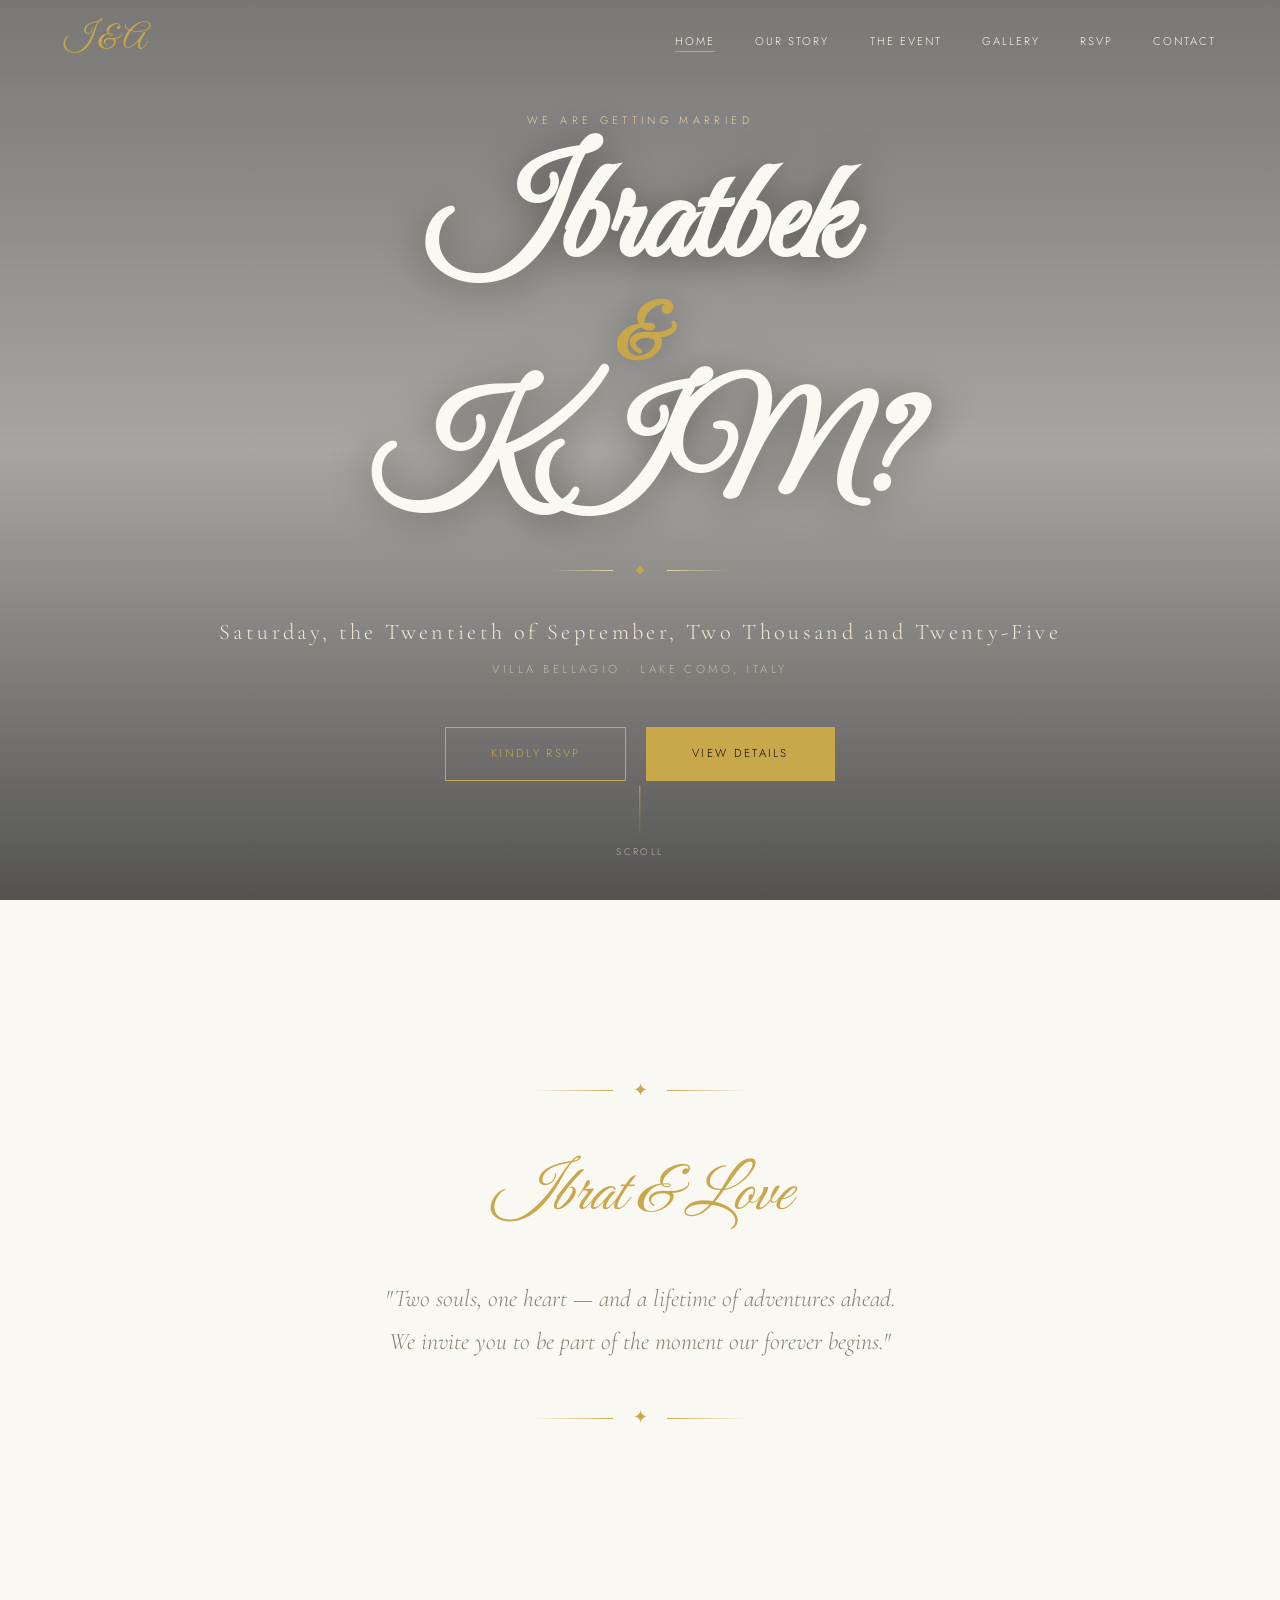
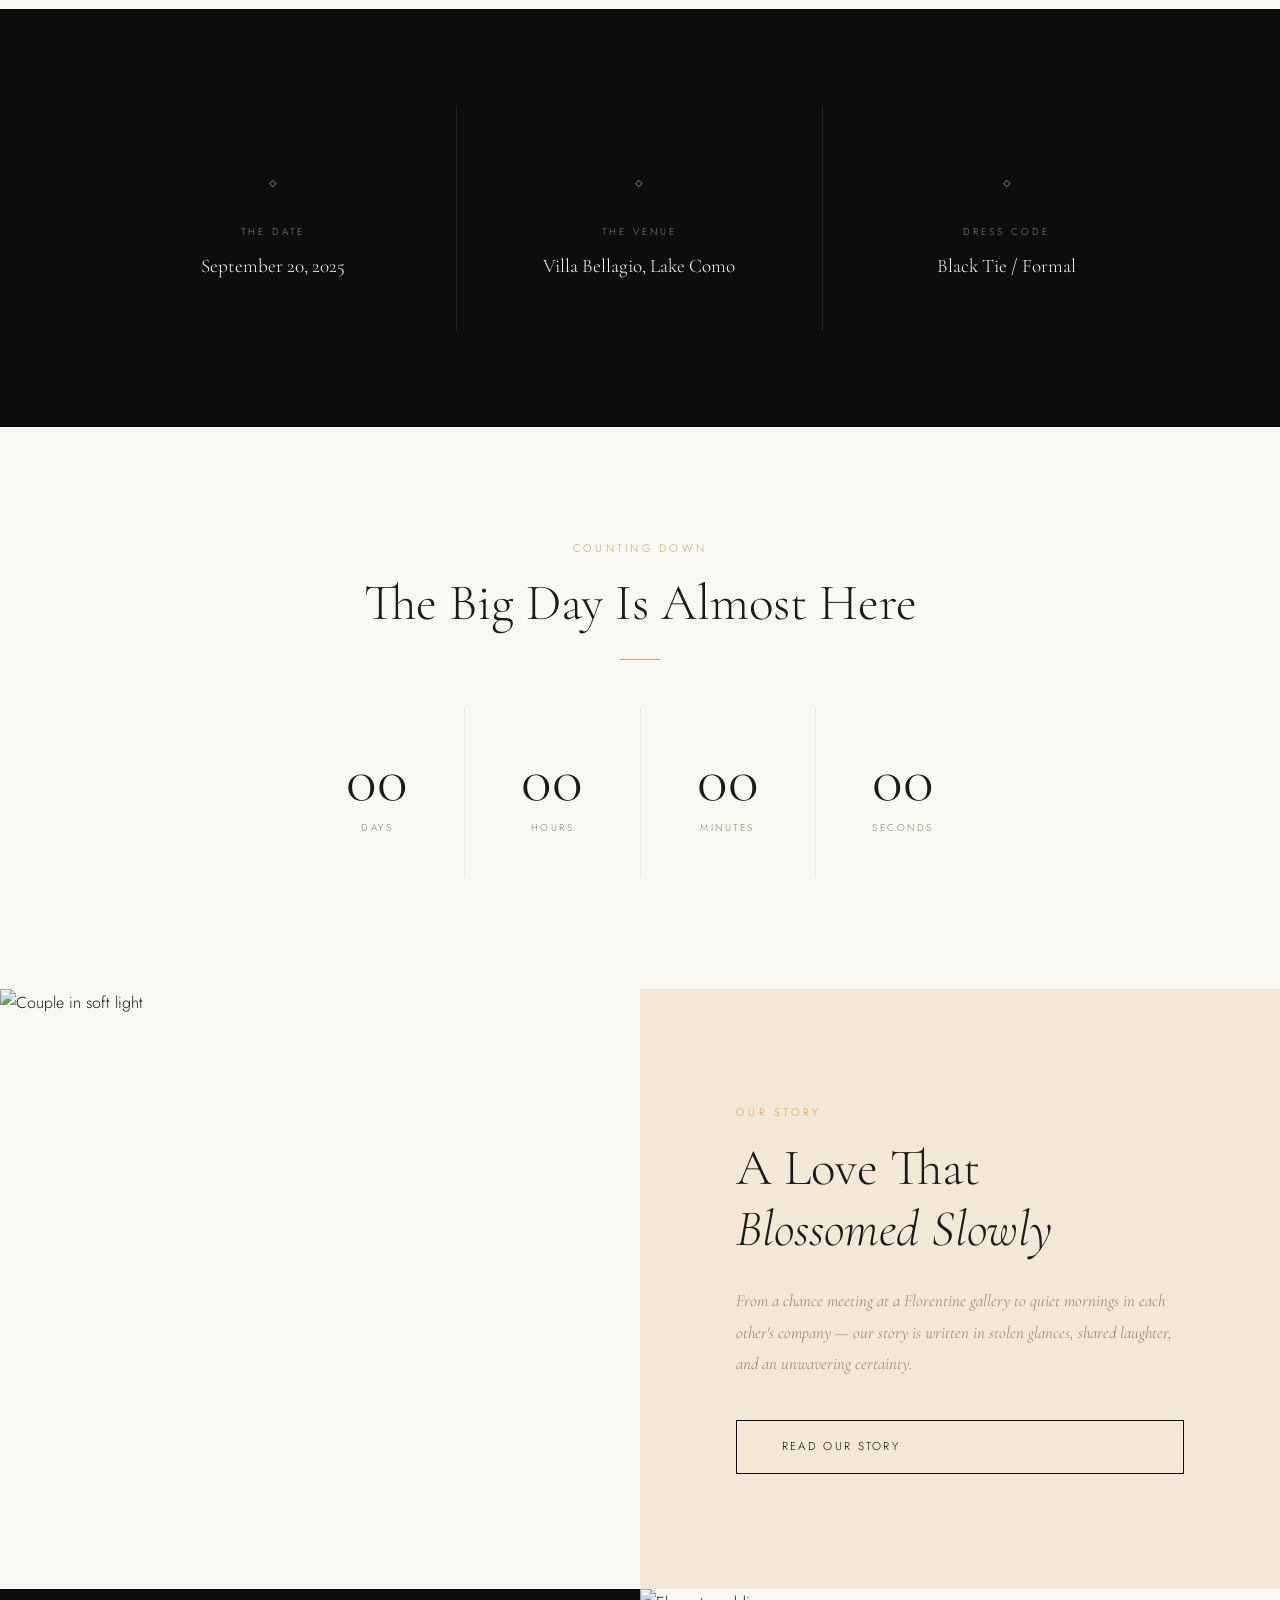
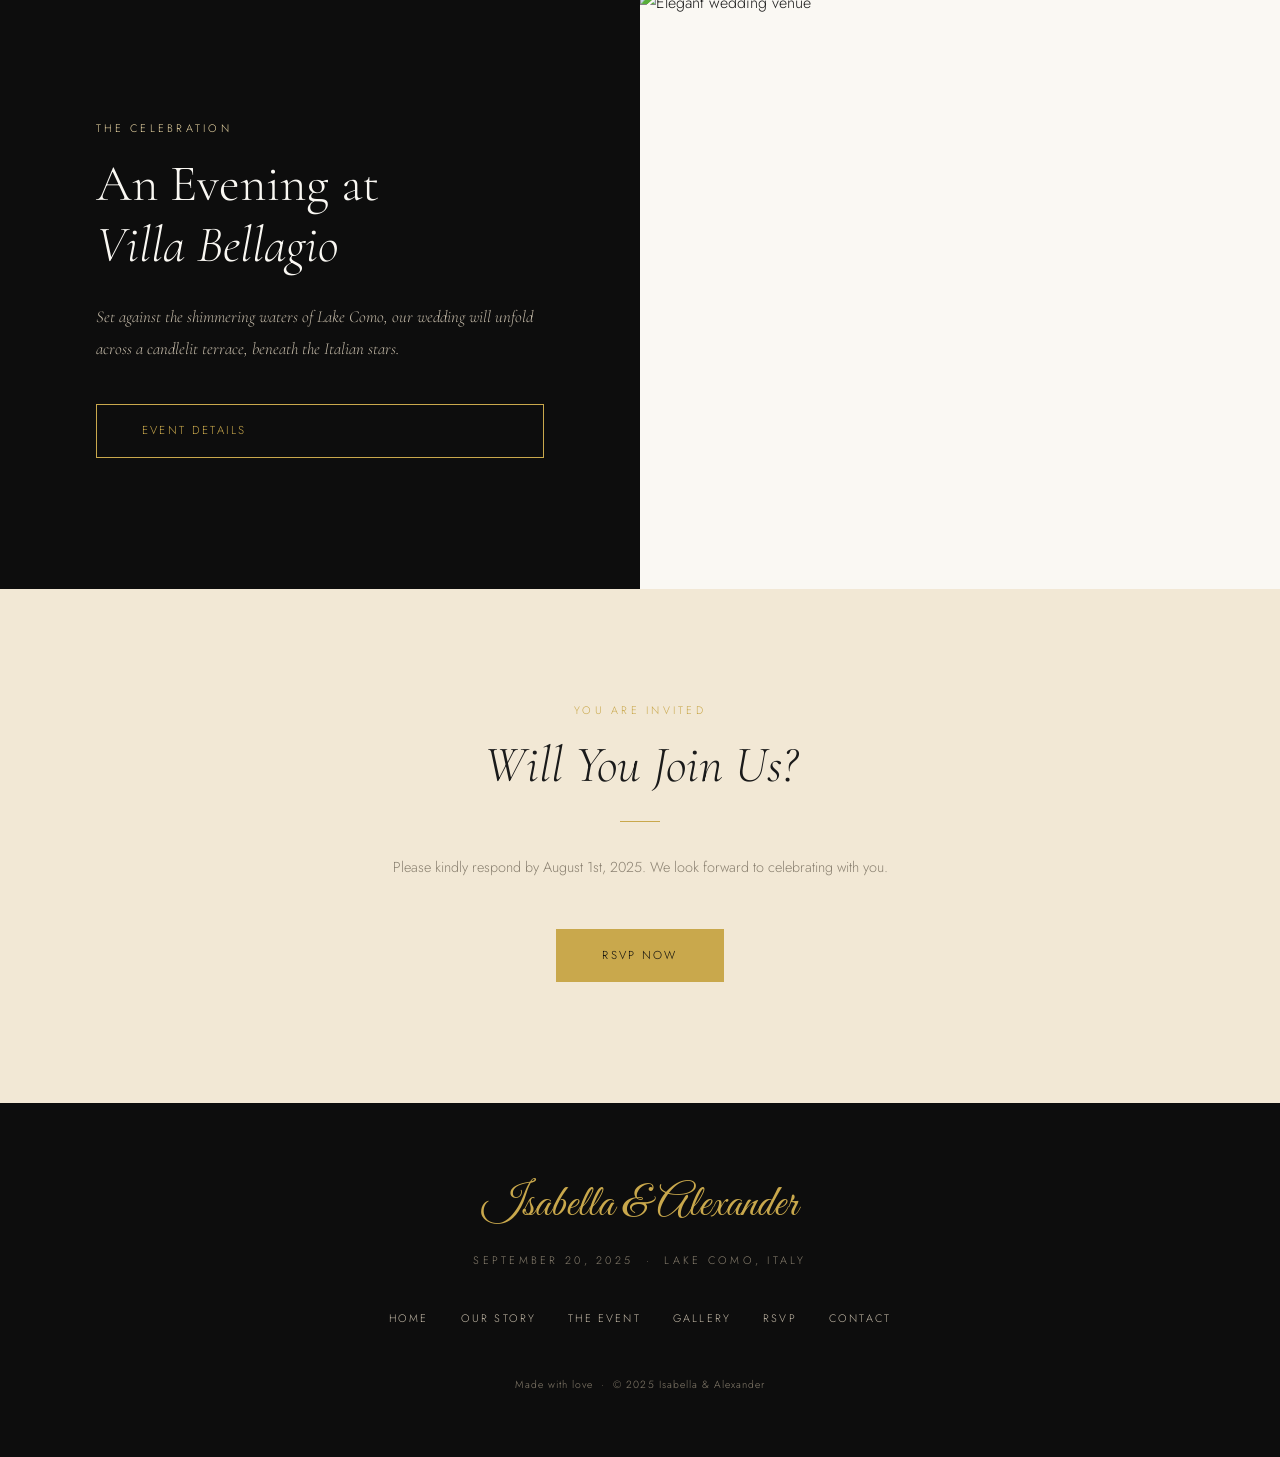
==== commit 1c8f5a35: "Update wedding details in index.html" ====
--- a/index.html
+++ b/index.html
@@ -3,7 +3,7 @@
 <head>
   <meta charset="UTF-8">
   <meta name="viewport" content="width=device-width, initial-scale=1.0">
-  <title>Isabella & Alexander — September 20, 2025</title>
+  <title>Ibratbek & KIM? — September 20, 2025</title>
   <meta name="description" content="Join us to celebrate the wedding of Isabella Rossi and Alexander Hartwell on September 20, 2025 at Villa Bellagio, Lake Como.">
   <link rel="preconnect" href="https://fonts.googleapis.com">
   <link rel="preconnect" href="https://fonts.gstatic.com" crossorigin>
@@ -53,9 +53,9 @@
       <div class="hero-content">
         <p class="hero-eyebrow">We Are Getting Married</p>
         <h1 class="hero-names">
-          Isabella
+          Ibratbek
           <span class="hero-ampersand">&amp;</span>
-          Alexander
+          KIM?
         </h1>
 
         <div class="hero-divider" aria-hidden="true">
@@ -128,7 +128,7 @@
       </div>
       <div class="countdown-grid reveal reveal-delay-2">
         <div class="countdown-unit">
-          <span class="countdown-number" id="cd-days">00</span>
+          <span class="countdown-number" id="cd-days">97</span>
           <span class="countdown-label">Days</span>
         </div>
         <div class="countdown-unit">
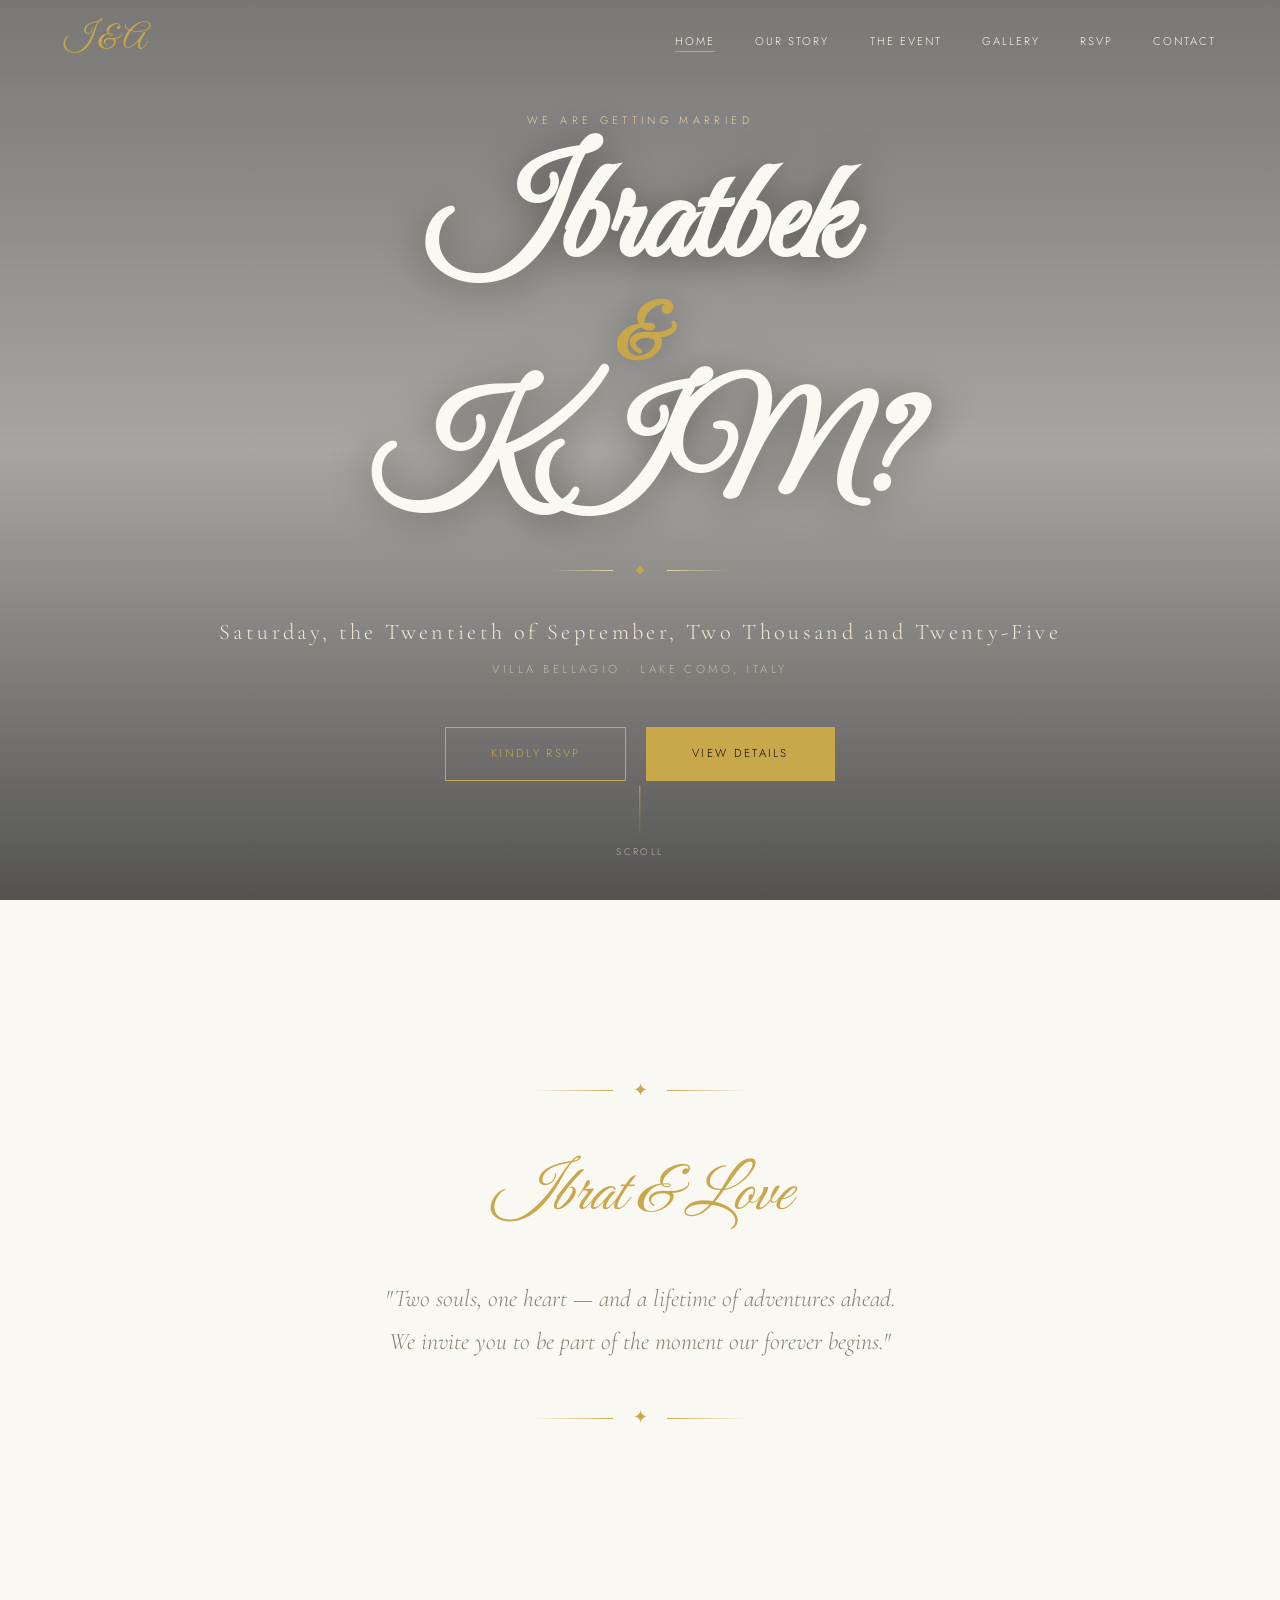
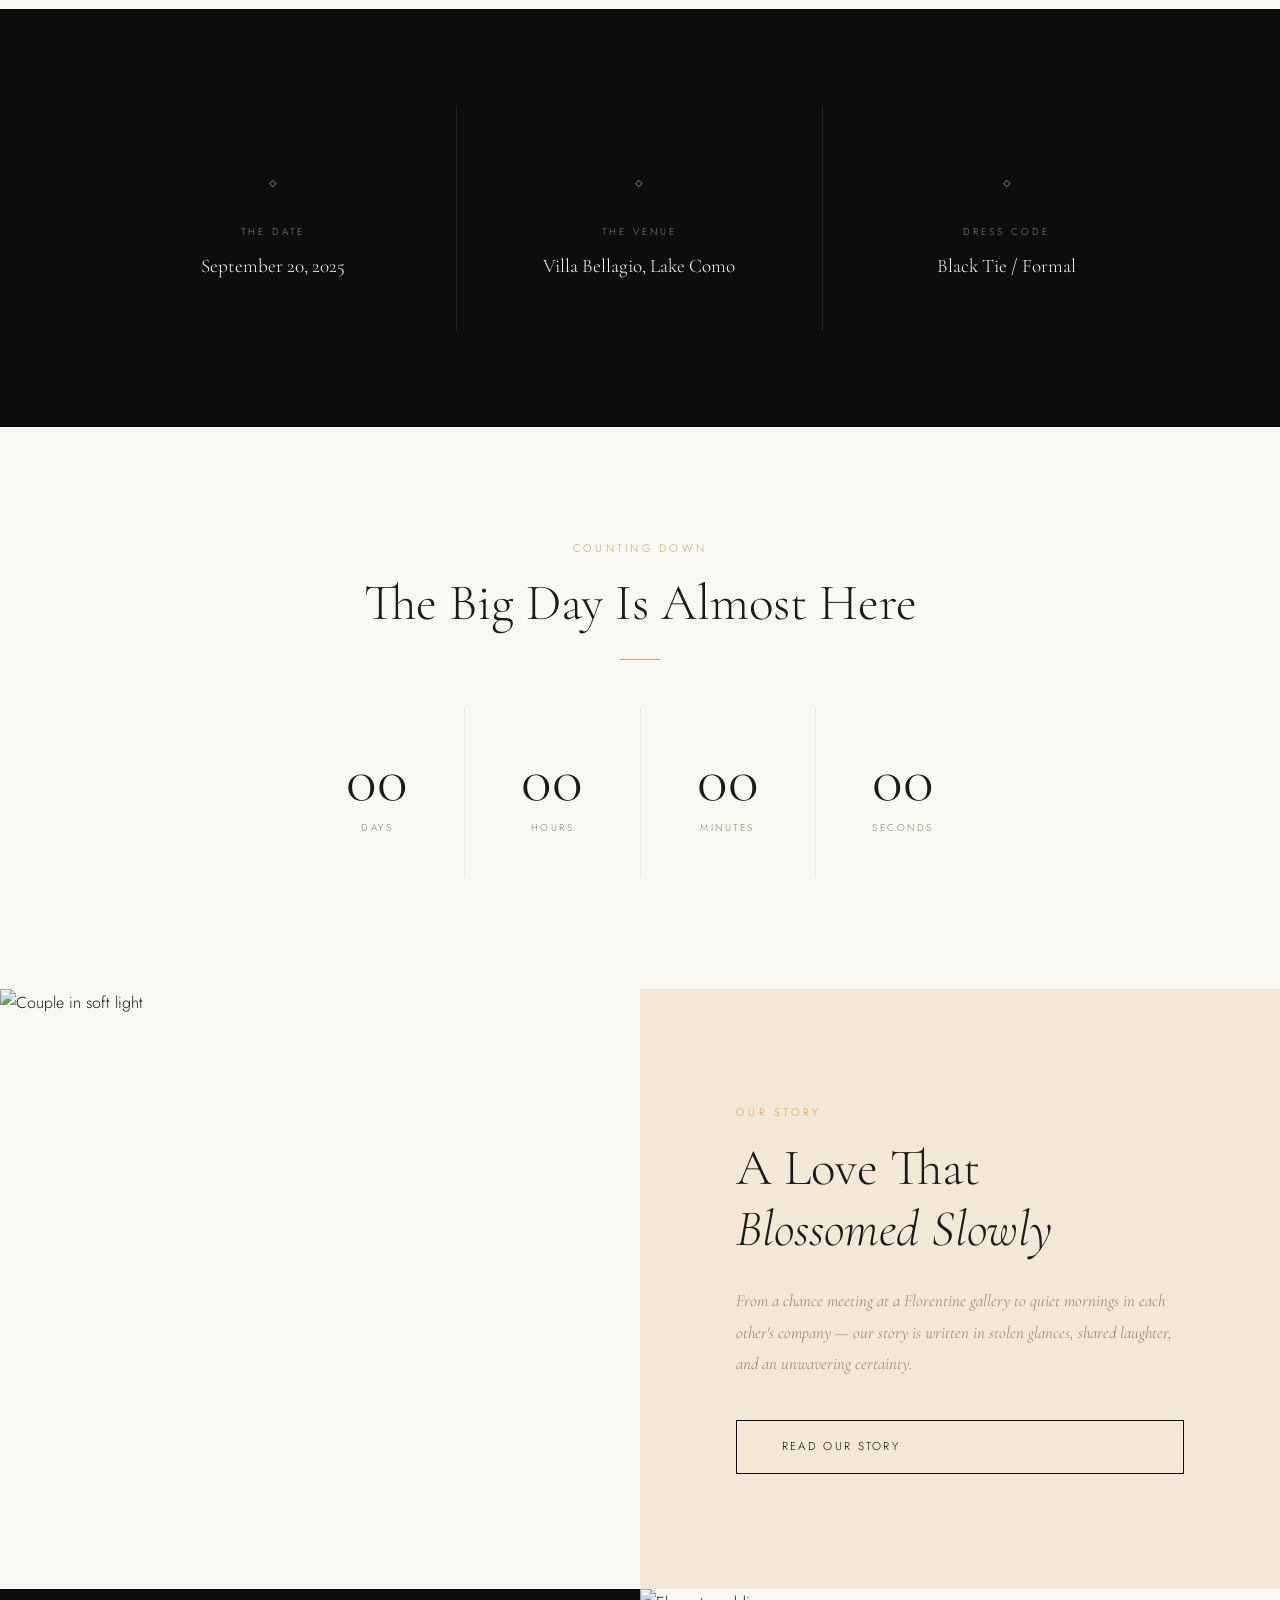
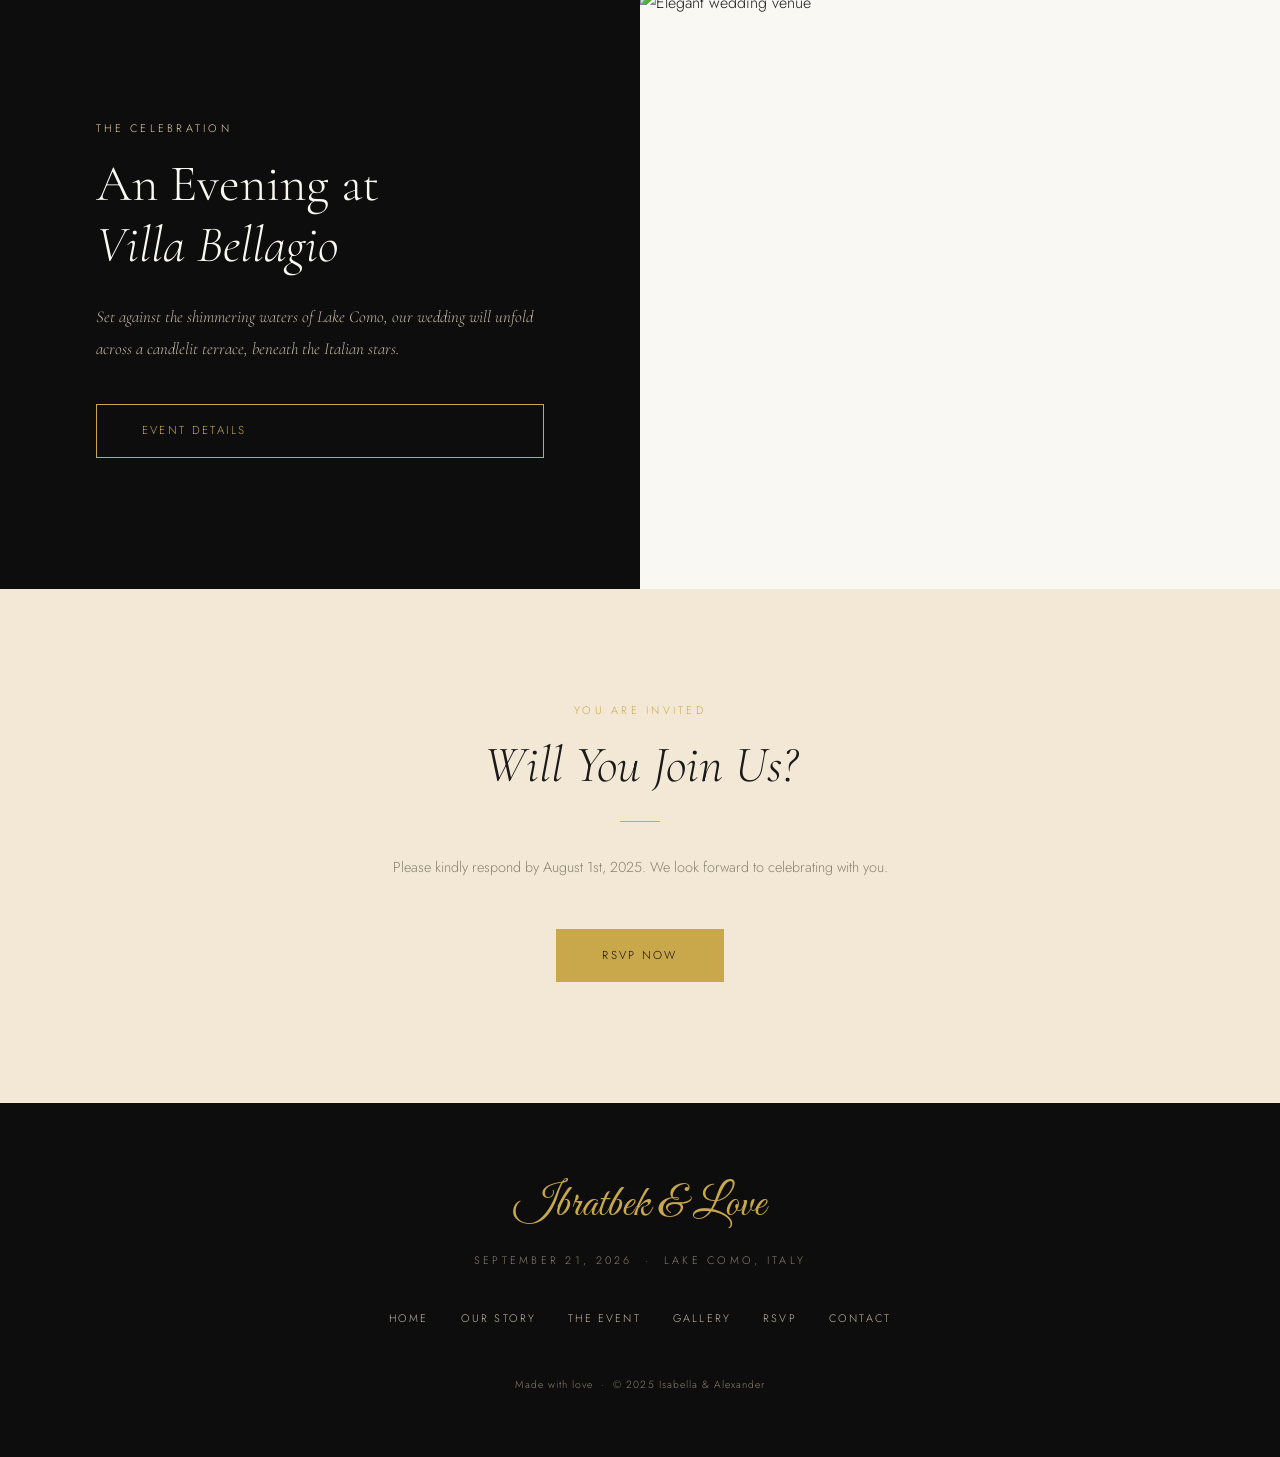
==== commit dd742dd3: "Update wedding details in index.html" ====
--- a/index.html
+++ b/index.html
@@ -3,7 +3,7 @@
 <head>
   <meta charset="UTF-8">
   <meta name="viewport" content="width=device-width, initial-scale=1.0">
-  <title>Ibratbek & KIM? — September 20, 2025</title>
+  <title>Ibratbek & Love — September 21, 2026</title>
   <meta name="description" content="Join us to celebrate the wedding of Isabella Rossi and Alexander Hartwell on September 20, 2025 at Villa Bellagio, Lake Como.">
   <link rel="preconnect" href="https://fonts.googleapis.com">
   <link rel="preconnect" href="https://fonts.gstatic.com" crossorigin>
@@ -197,8 +197,8 @@
        FOOTER
   ══════════════════════════════════════════════════════ -->
   <footer>
-    <p class="footer-names">Isabella &amp; Alexander</p>
-    <p class="footer-date">September 20, 2025 &nbsp;·&nbsp; Lake Como, Italy</p>
+    <p class="footer-names">Ibratbek &amp; Love</p>
+    <p class="footer-date">September 21, 2026 &nbsp;·&nbsp; Lake Como, Italy</p>
     <nav class="footer-nav" aria-label="Footer navigation">
       <a href="index.html">Home</a>
       <a href="story.html">Our Story</a>
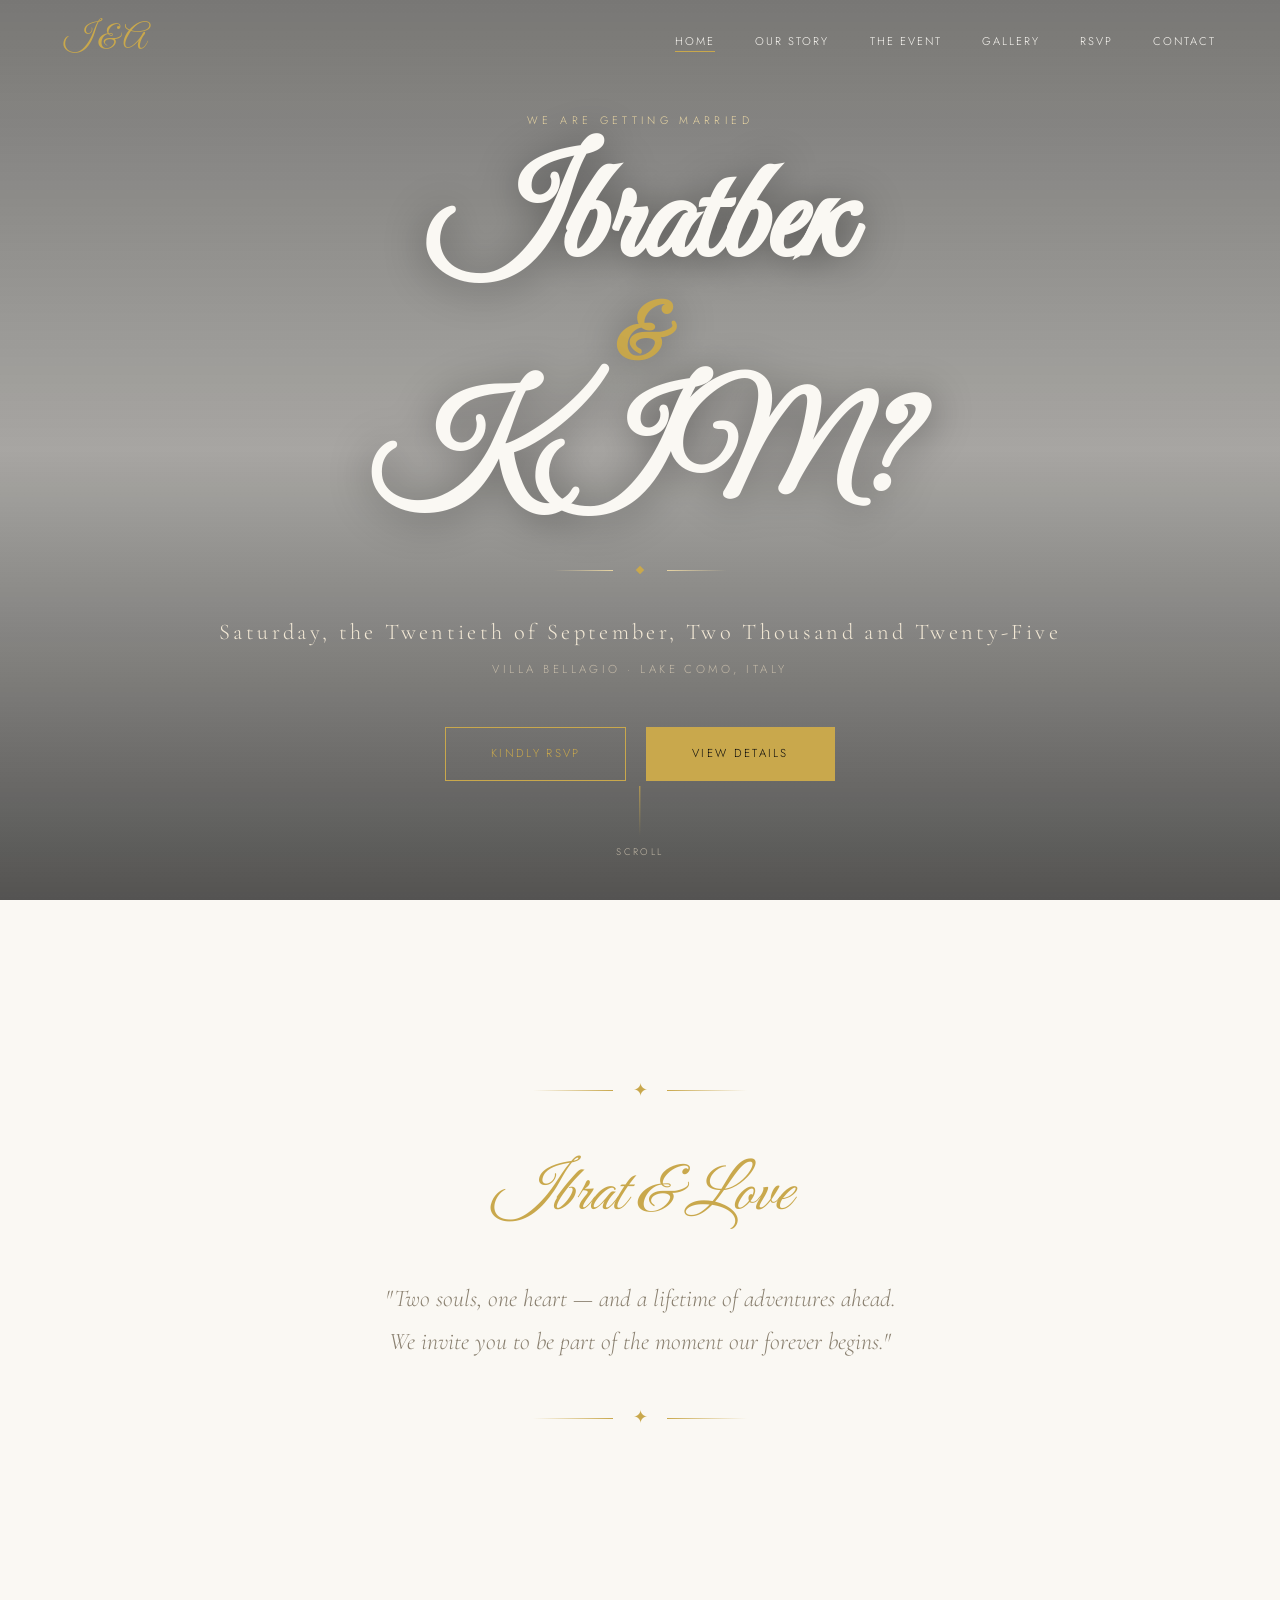
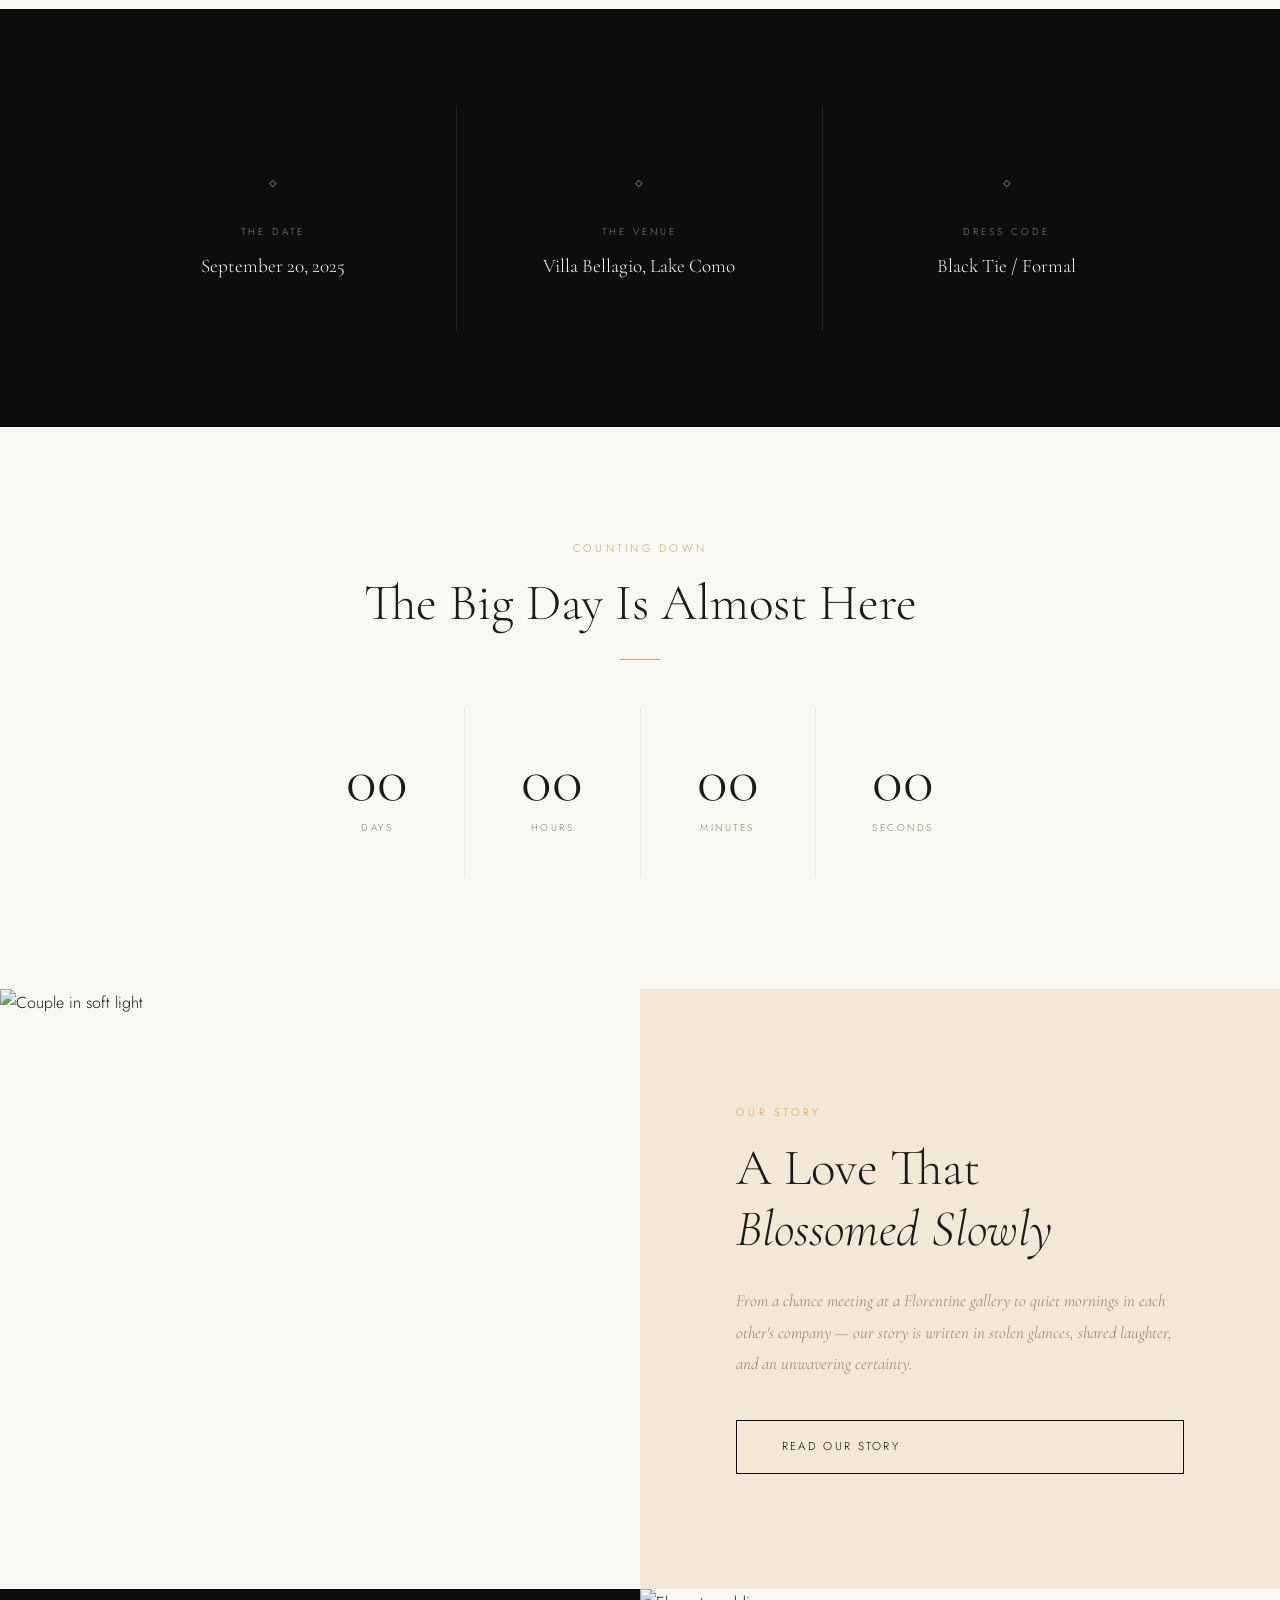
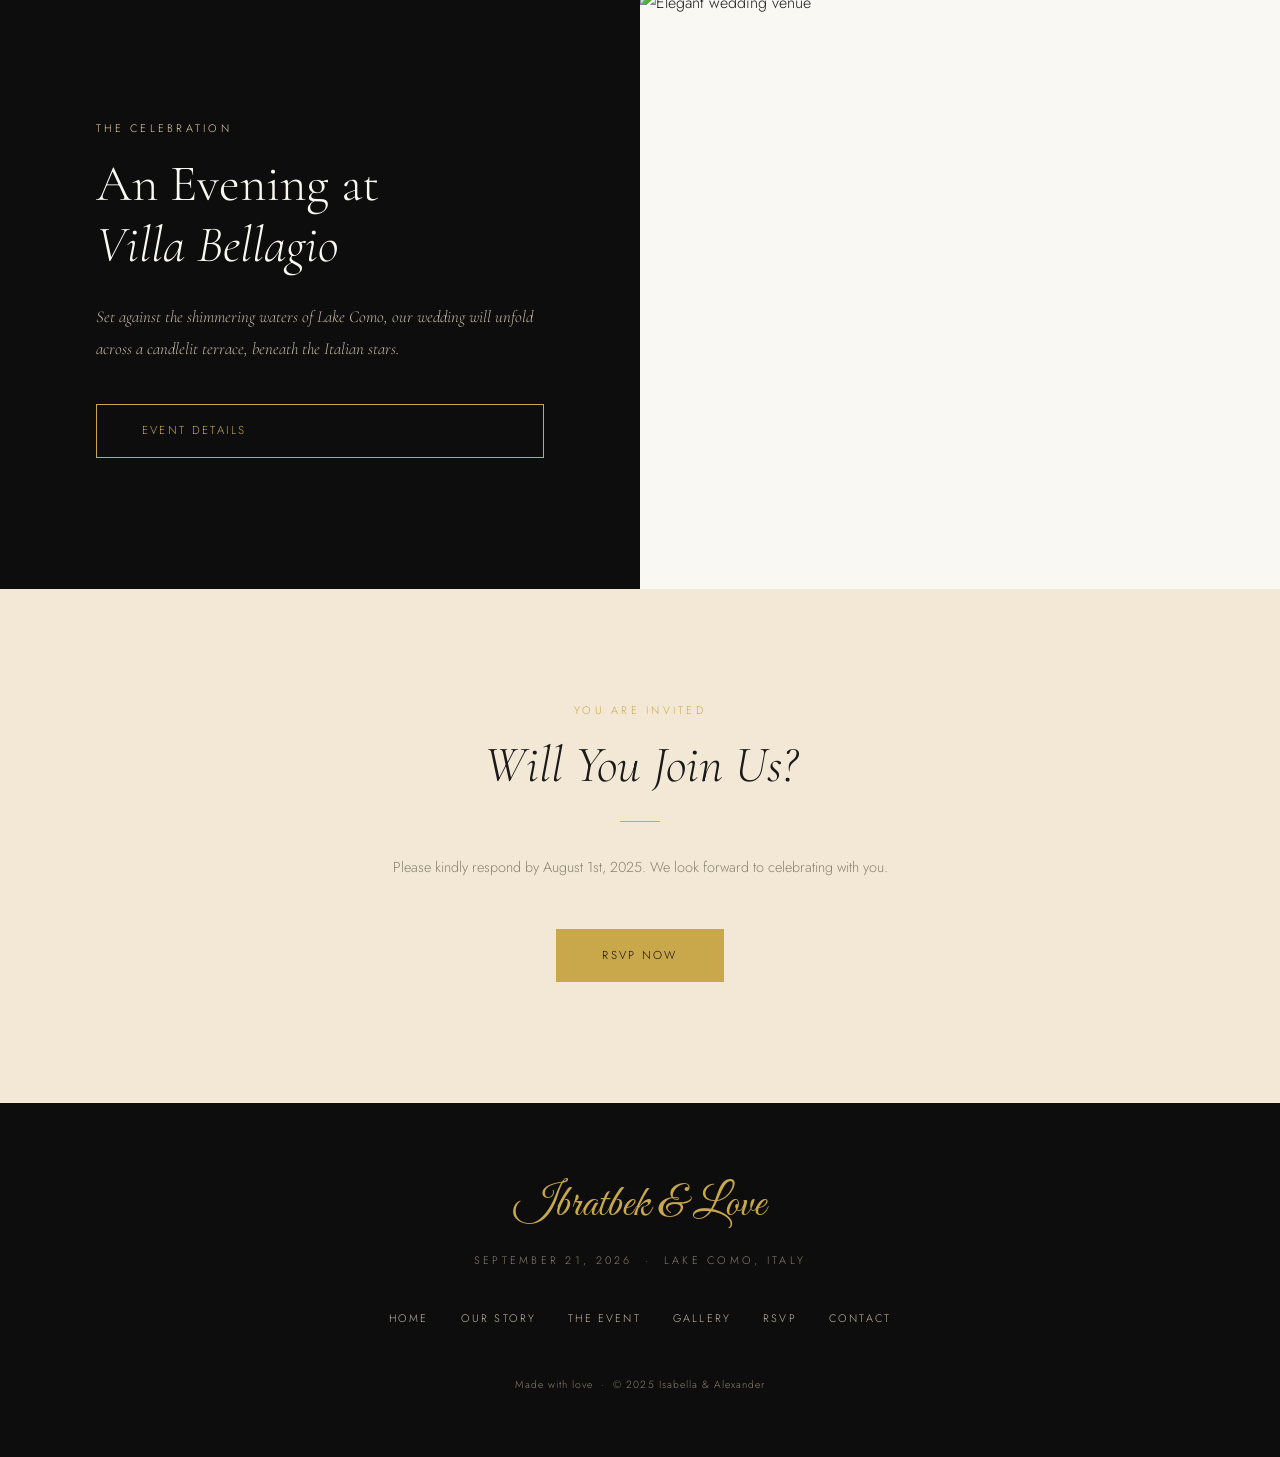
==== commit 6741c43d: "Correct spelling of 'Ibratbek' to 'Ibratbeк'" ====
--- a/index.html
+++ b/index.html
@@ -53,7 +53,7 @@
       <div class="hero-content">
         <p class="hero-eyebrow">We Are Getting Married</p>
         <h1 class="hero-names">
-          Ibratbek
+          Ibratbeк
           <span class="hero-ampersand">&amp;</span>
           KIM?
         </h1>
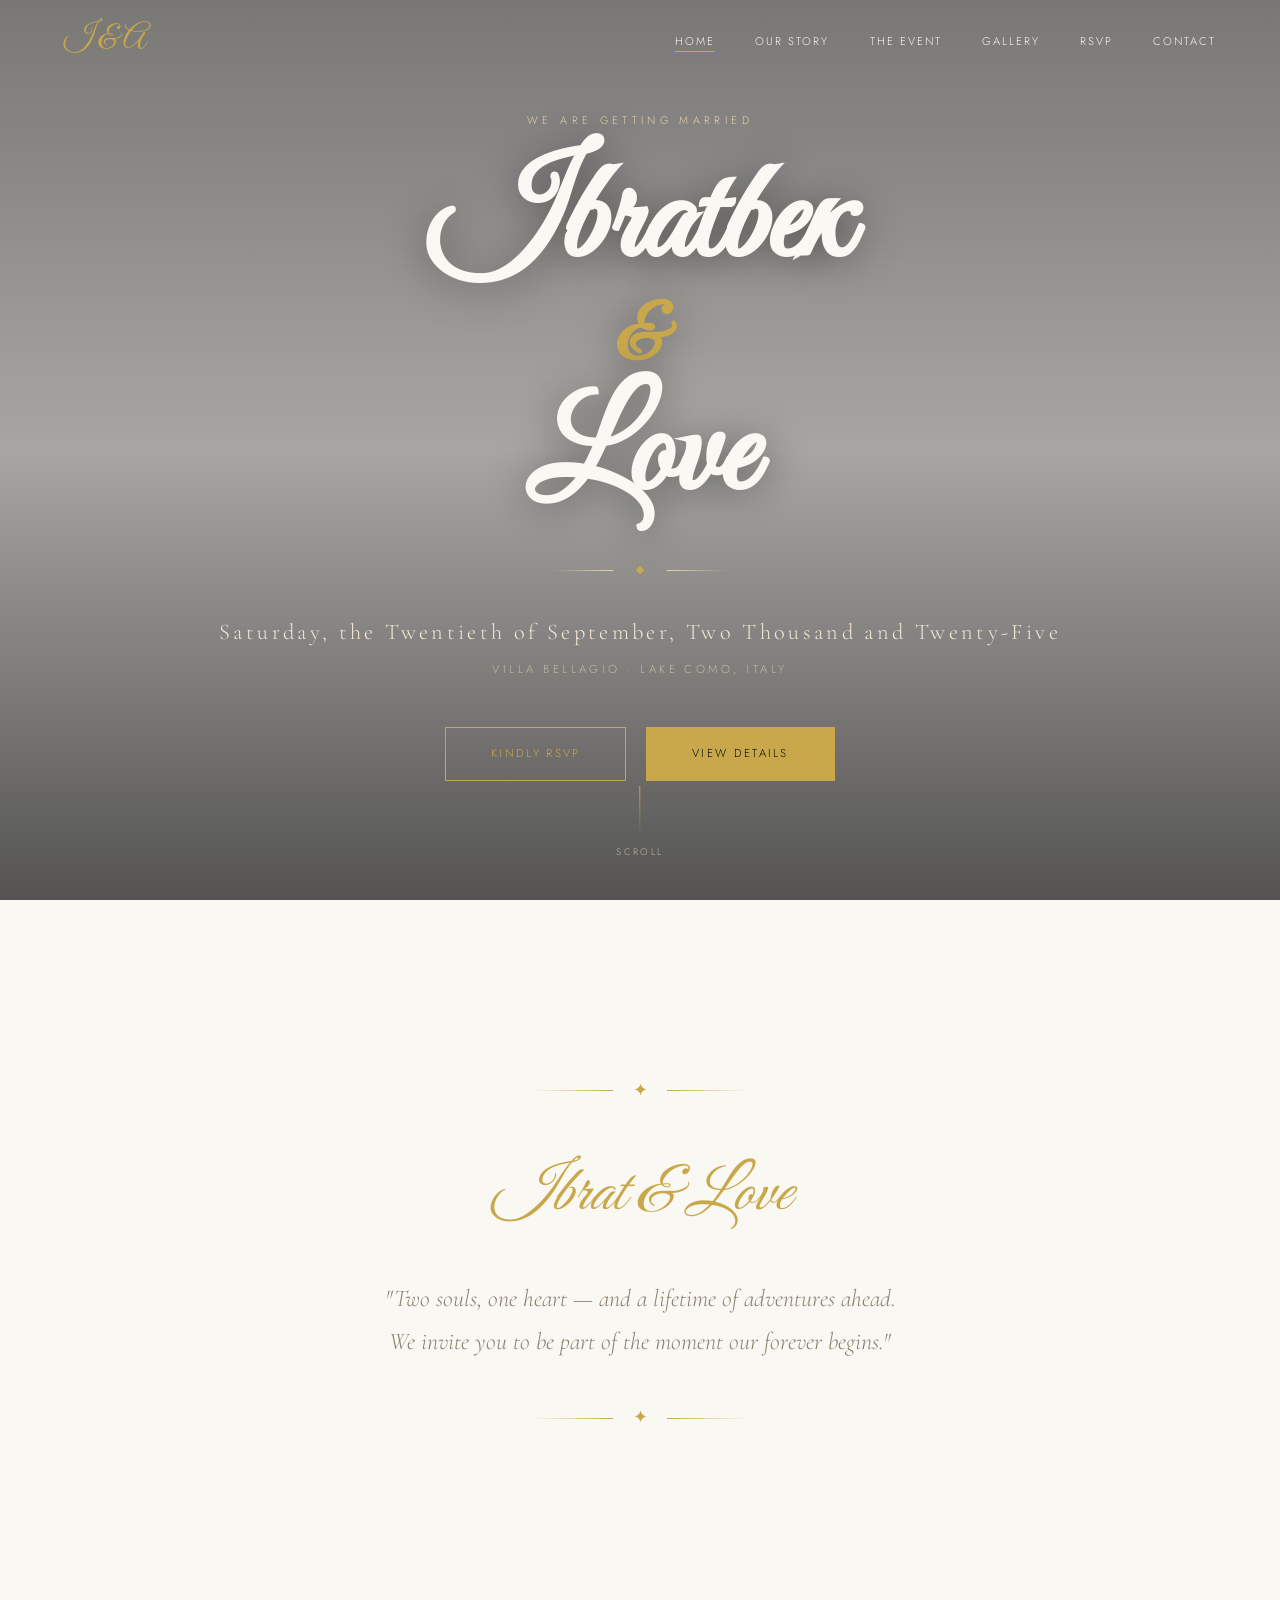
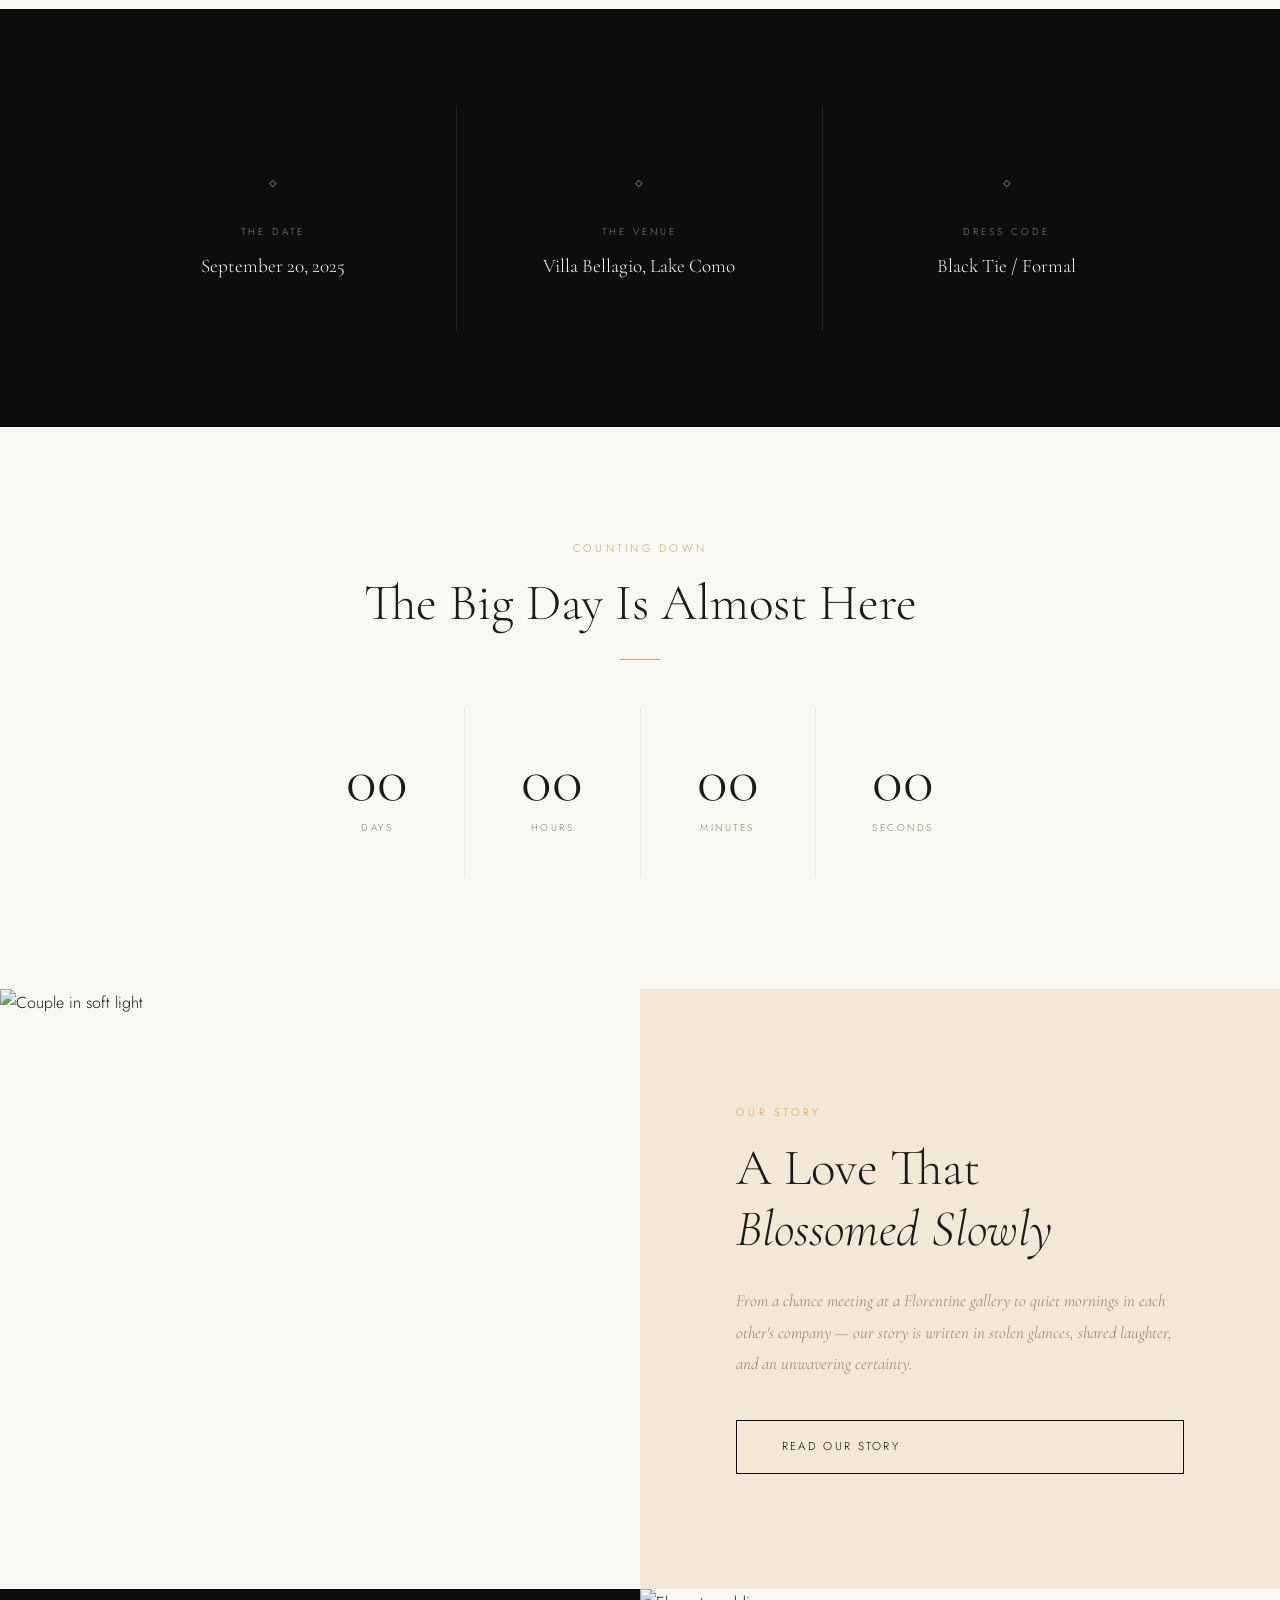
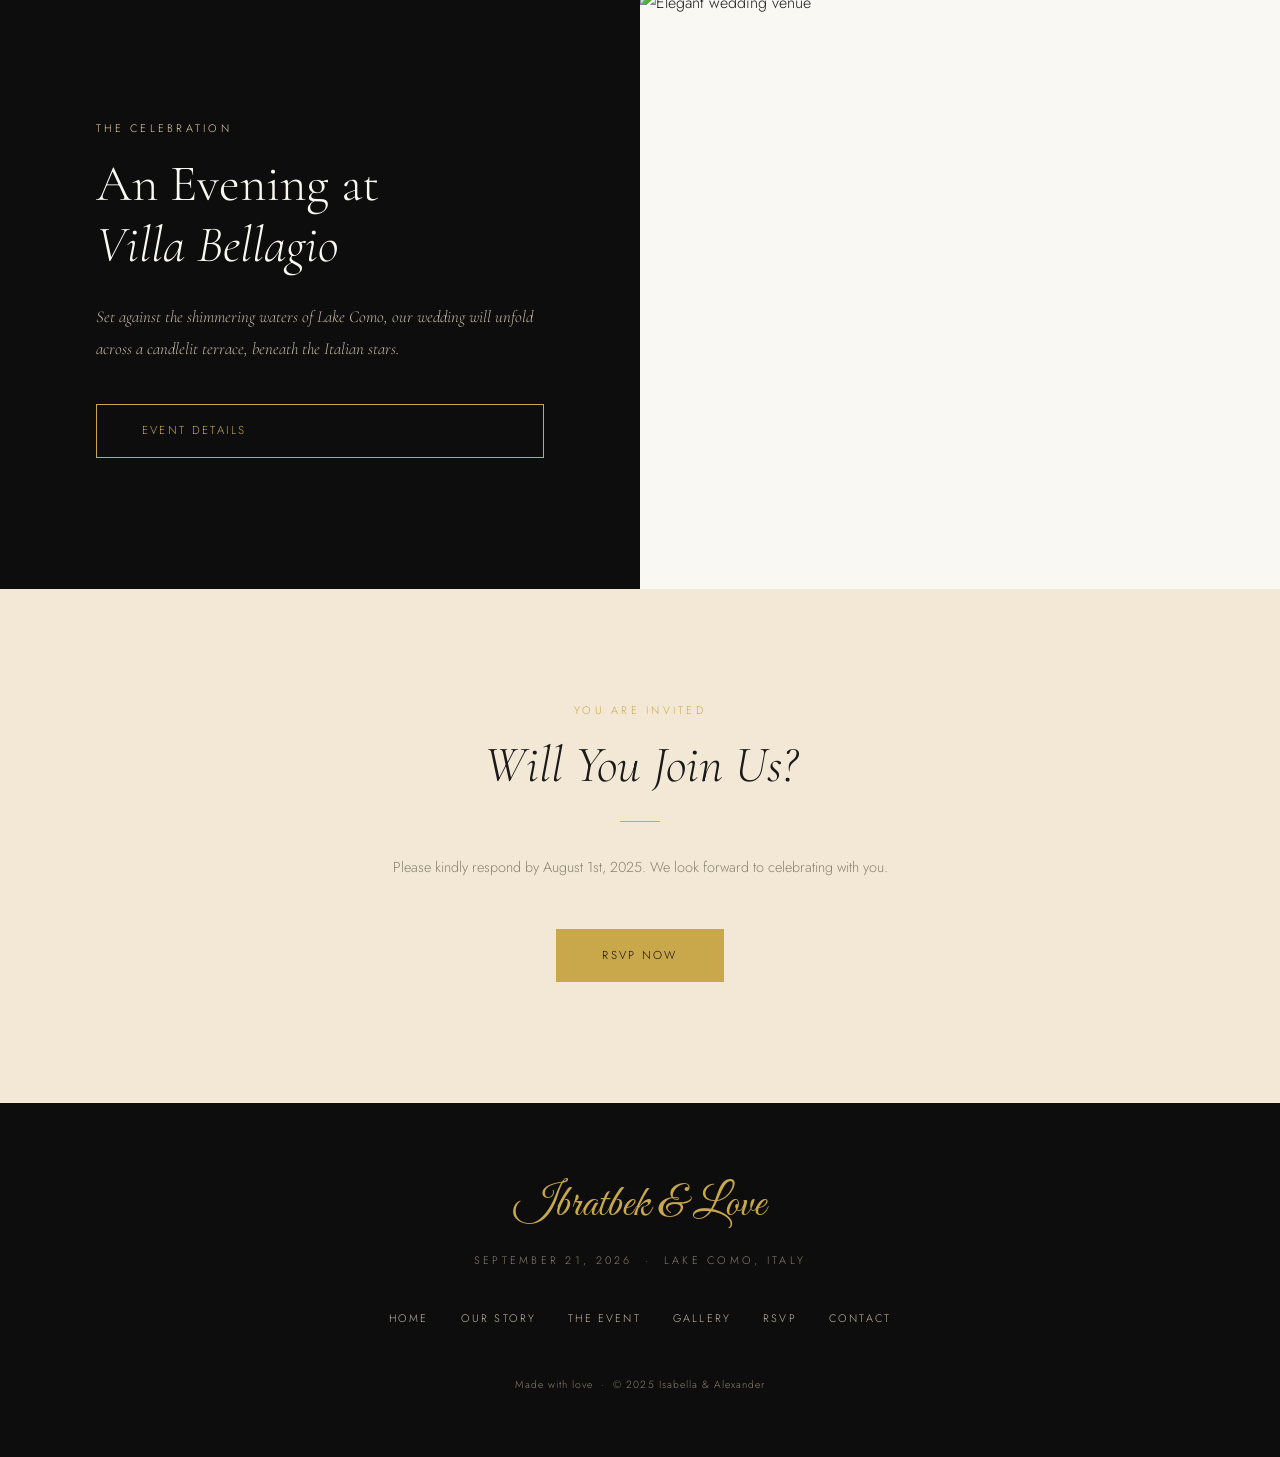
==== commit 7e9572db: "Change 'KIM?' to 'Love' in hero names" ====
--- a/index.html
+++ b/index.html
@@ -55,7 +55,7 @@
         <h1 class="hero-names">
           Ibratbeк
           <span class="hero-ampersand">&amp;</span>
-          KIM?
+          Love
         </h1>
 
         <div class="hero-divider" aria-hidden="true">
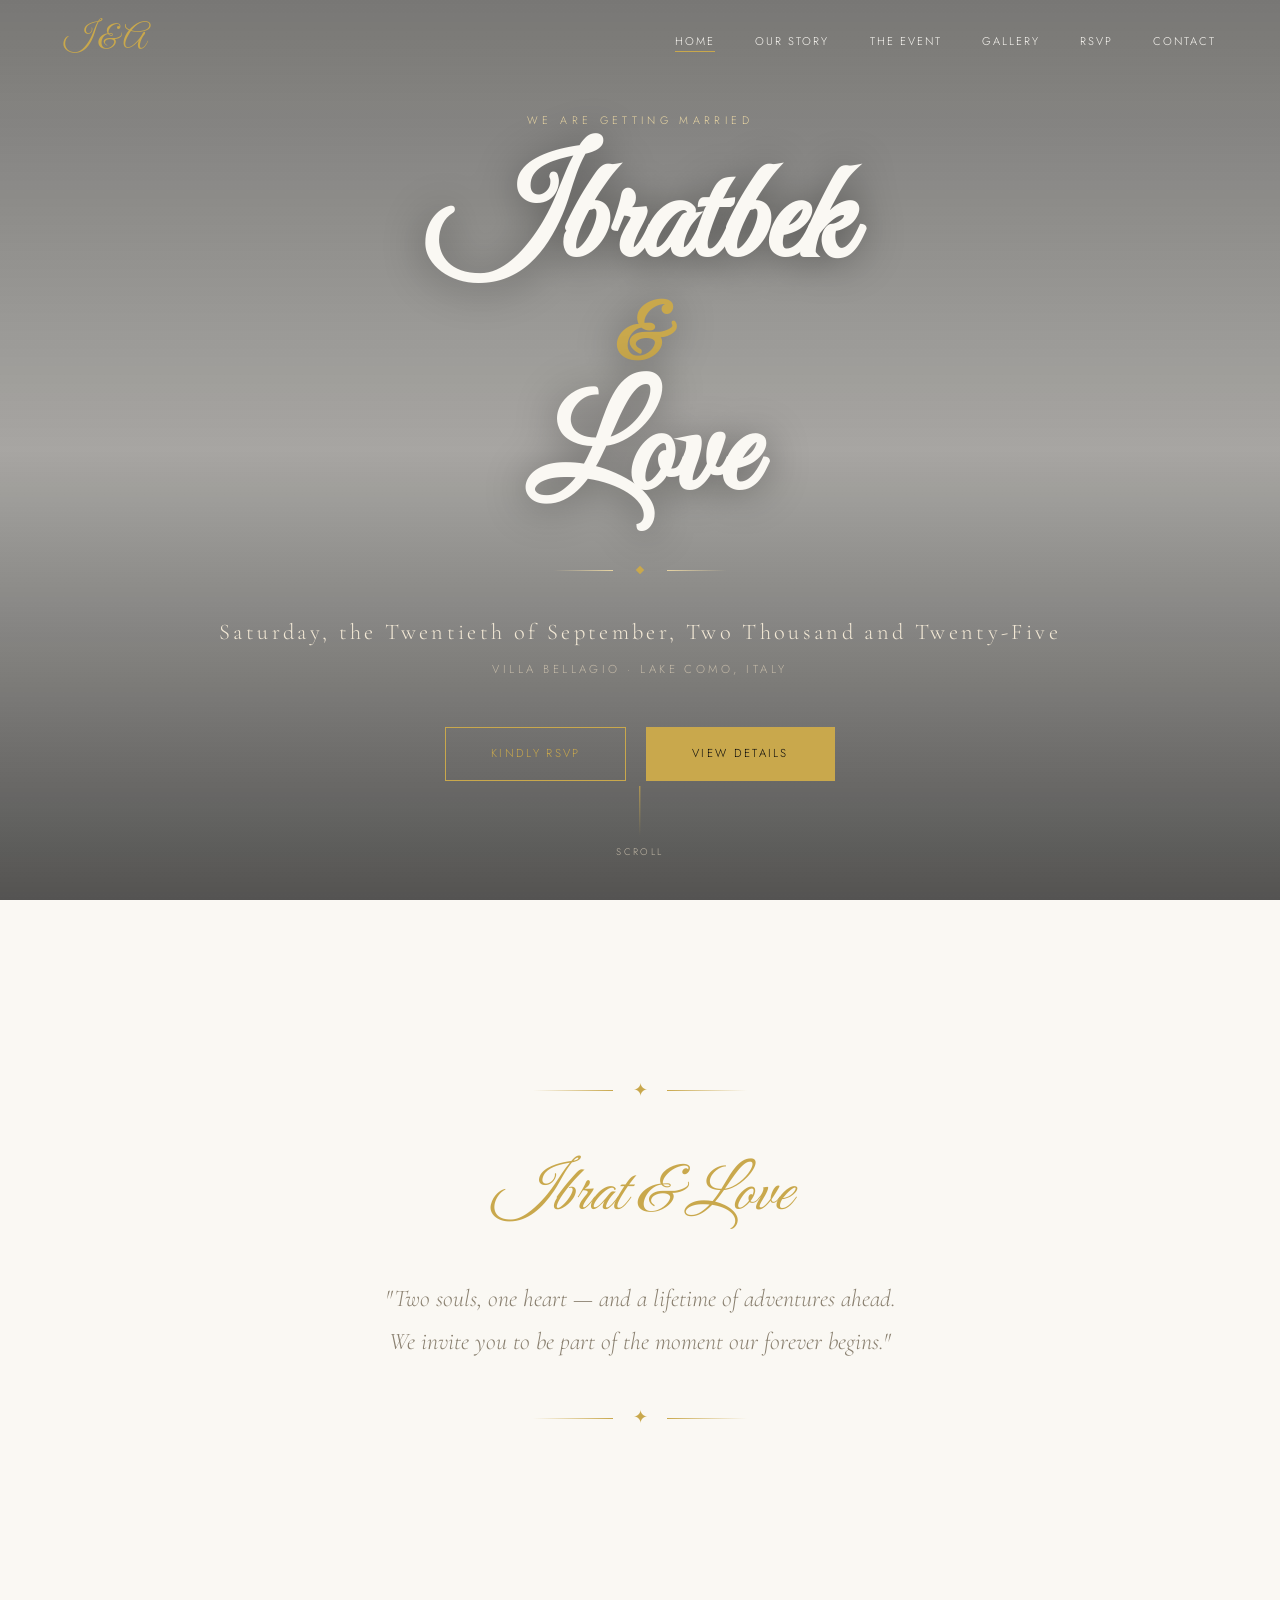
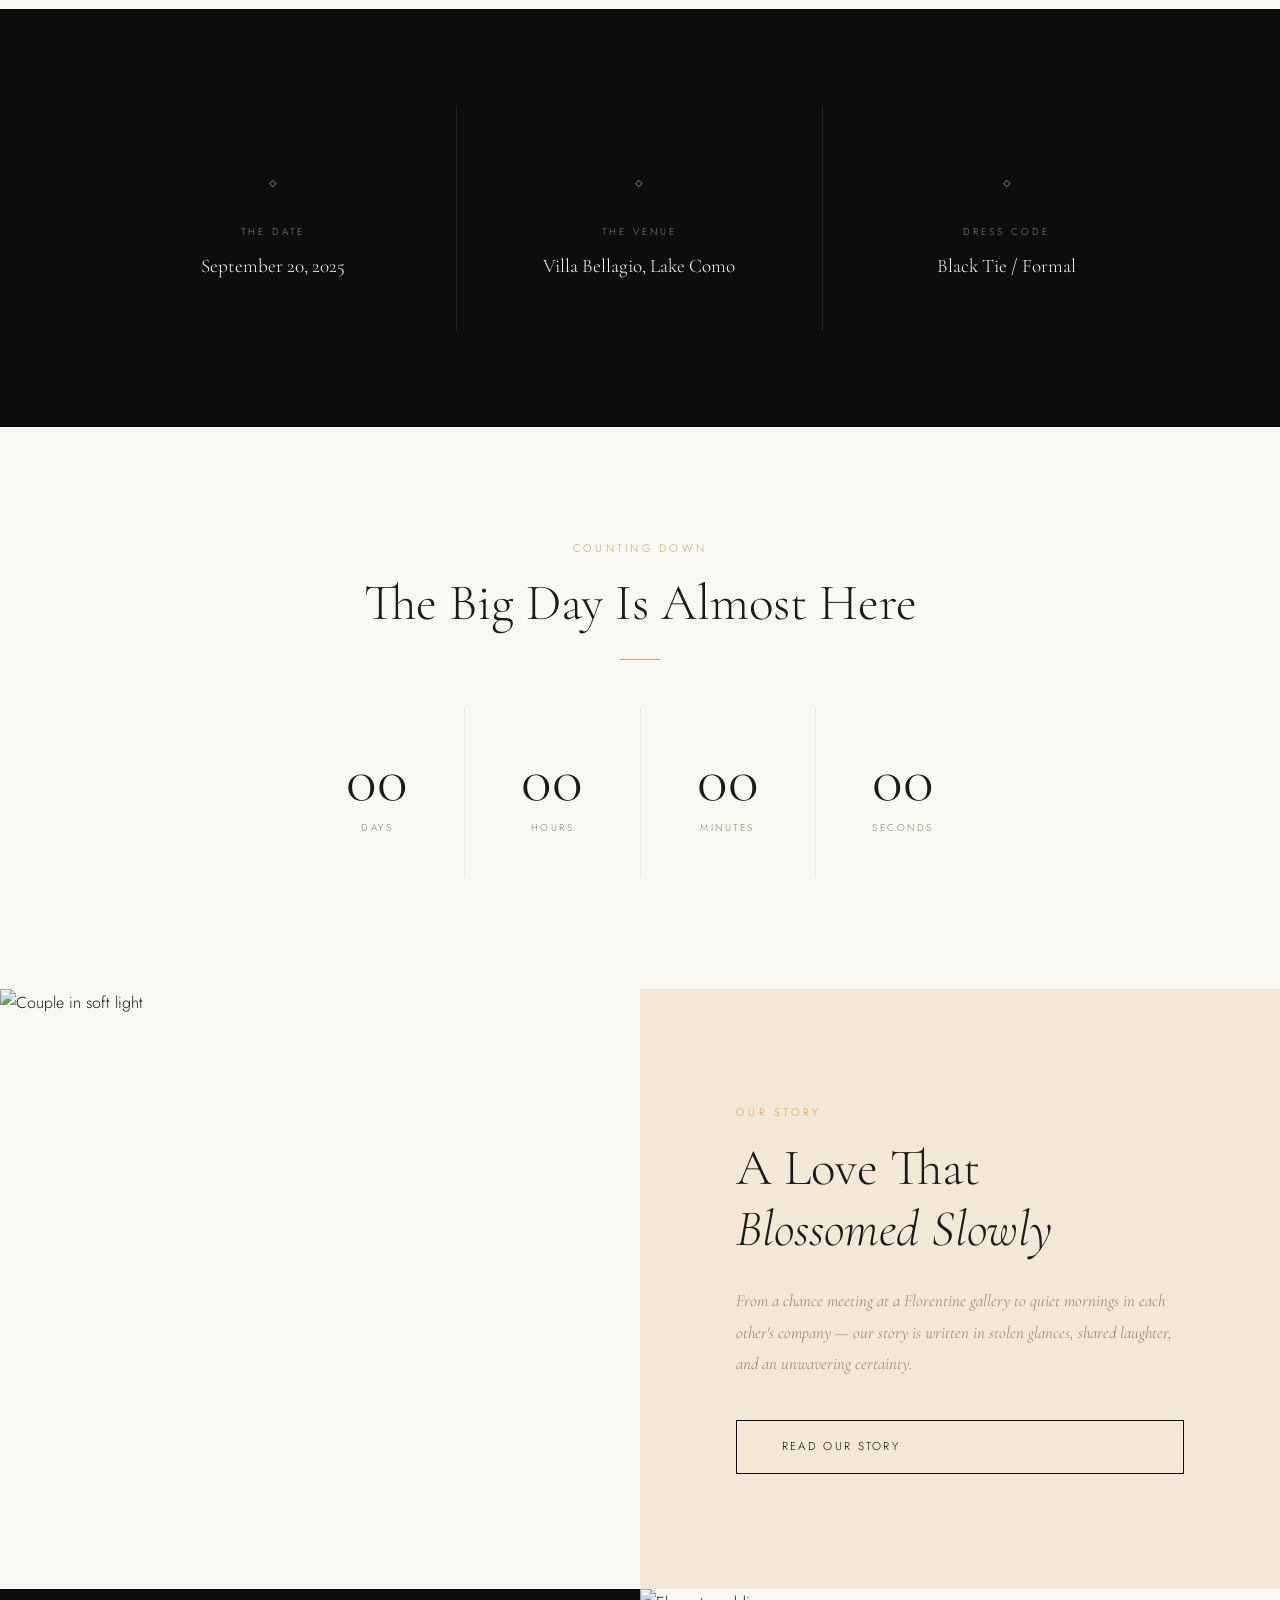
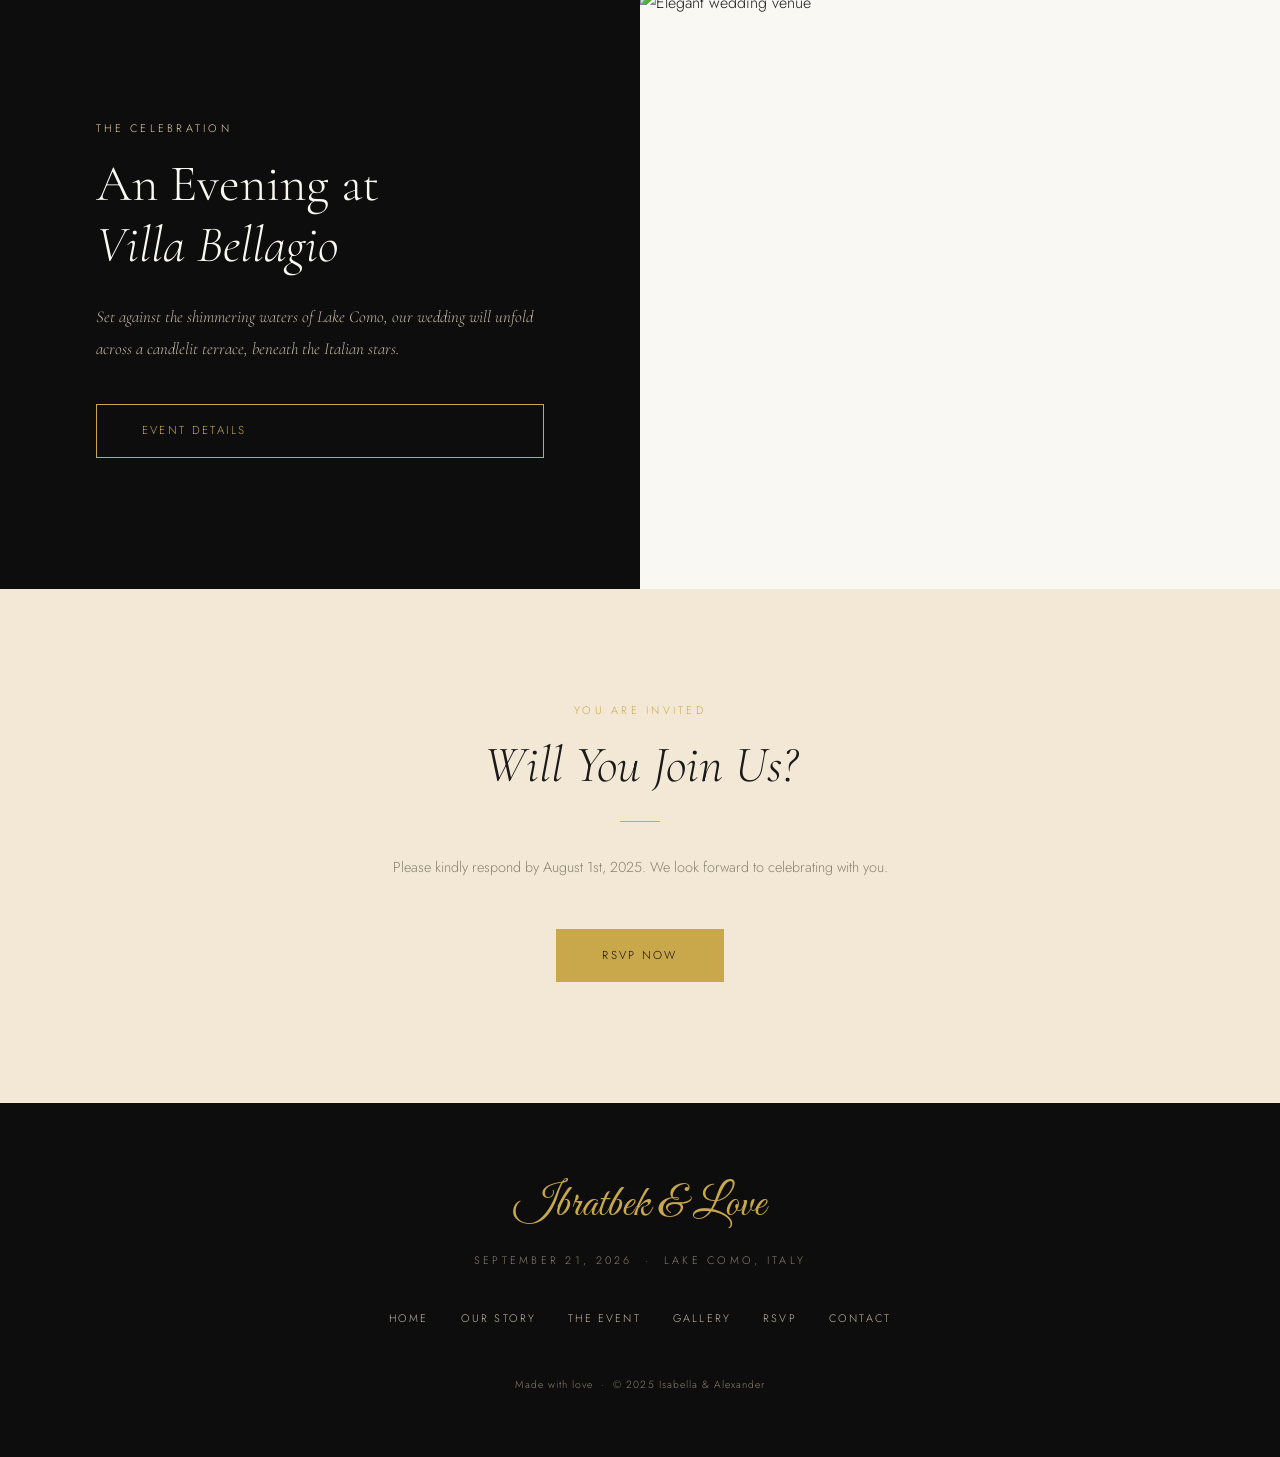
==== commit 132fd92d: "Correct name spelling and update countdown days" ====
--- a/index.html
+++ b/index.html
@@ -53,7 +53,7 @@
       <div class="hero-content">
         <p class="hero-eyebrow">We Are Getting Married</p>
         <h1 class="hero-names">
-          Ibratbeк
+          Ibratbek
           <span class="hero-ampersand">&amp;</span>
           Love
         </h1>
@@ -128,7 +128,7 @@
       </div>
       <div class="countdown-grid reveal reveal-delay-2">
         <div class="countdown-unit">
-          <span class="countdown-number" id="cd-days">97</span>
+          <span class="countdown-number" id="cd-days">90</span>
           <span class="countdown-label">Days</span>
         </div>
         <div class="countdown-unit">
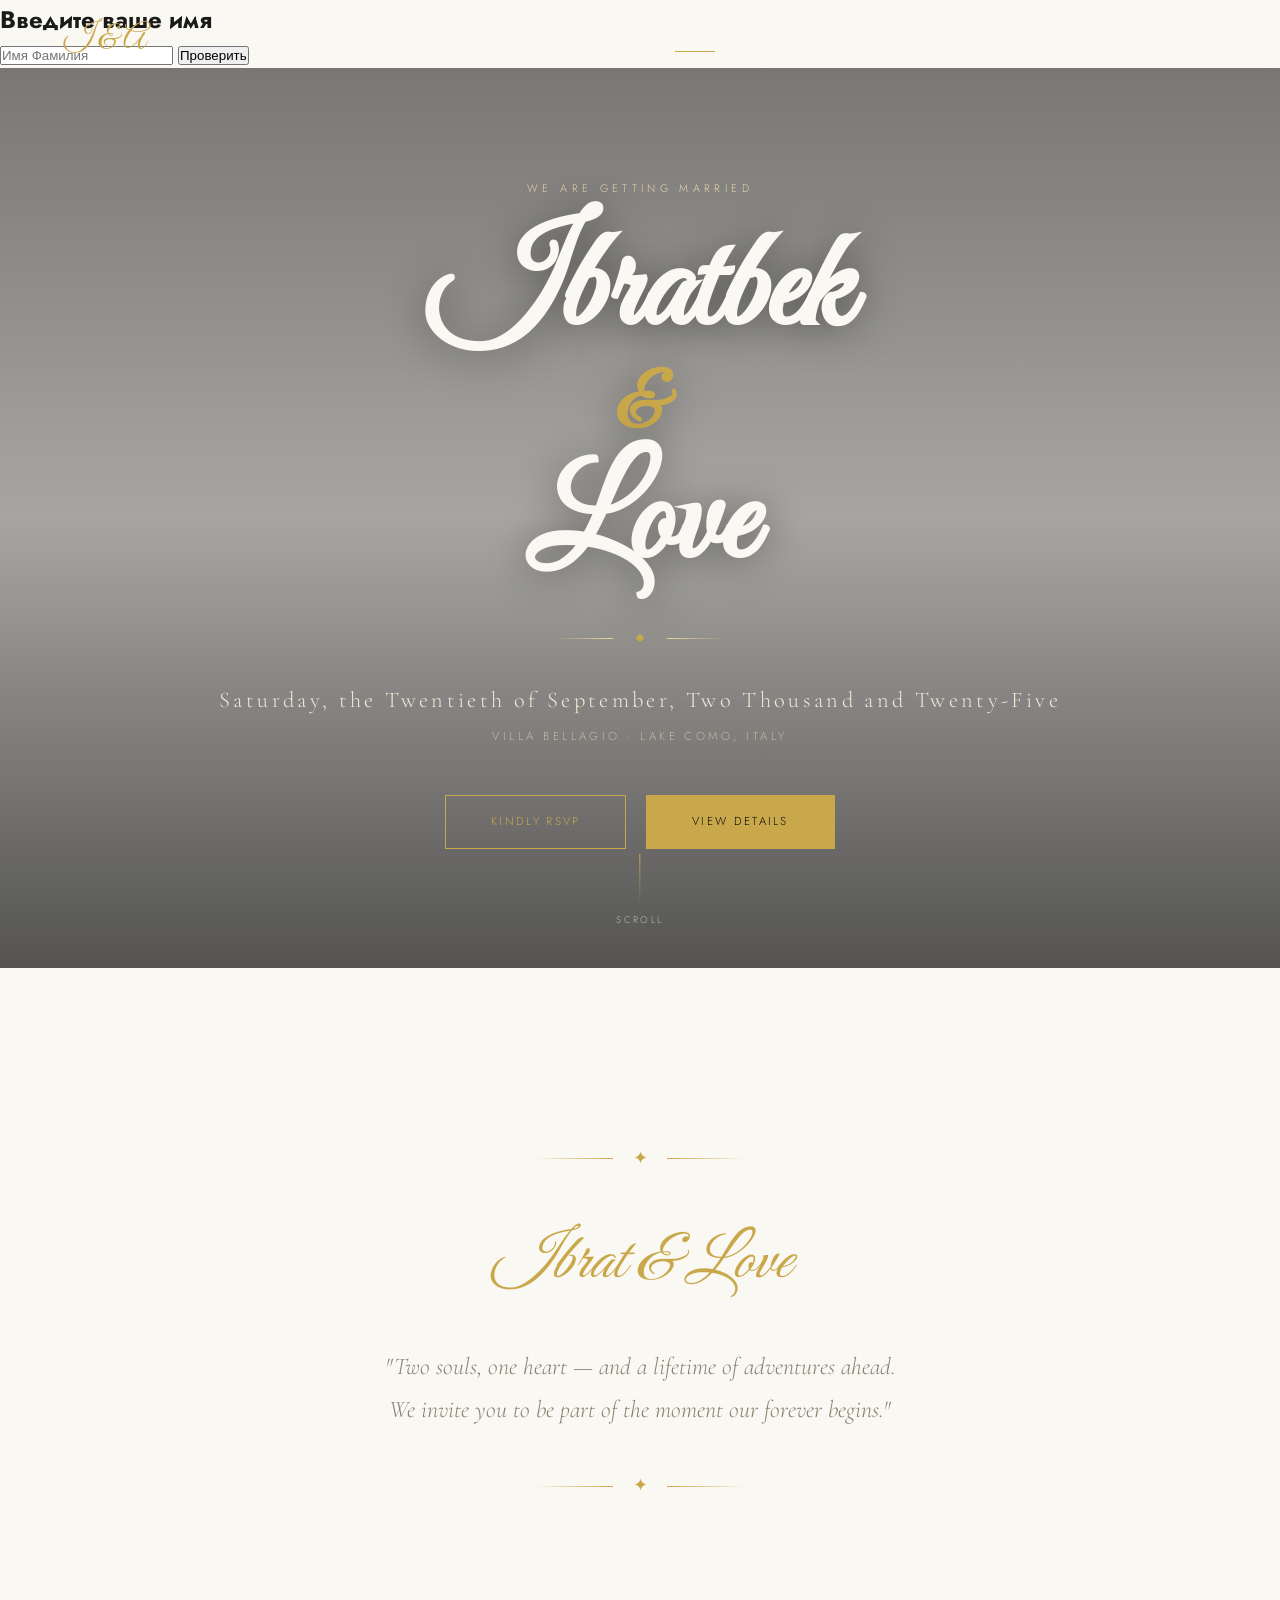
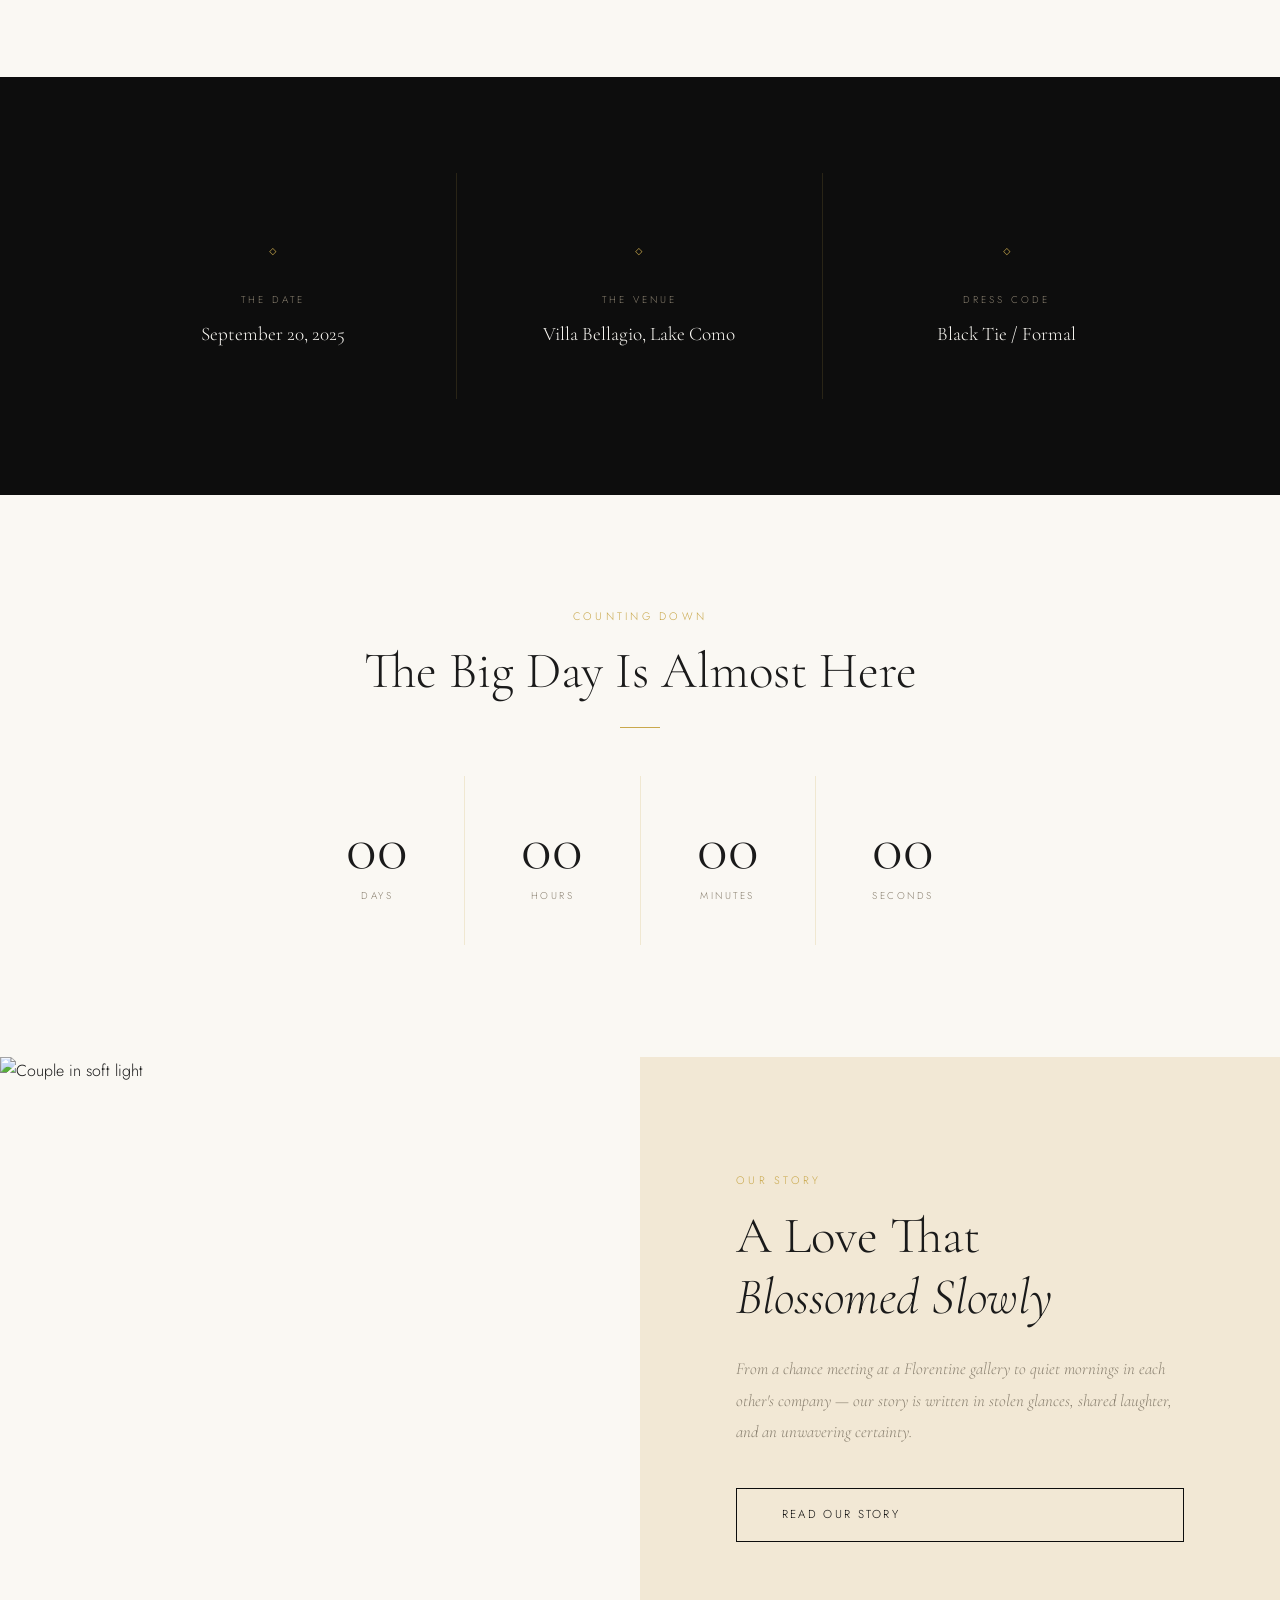
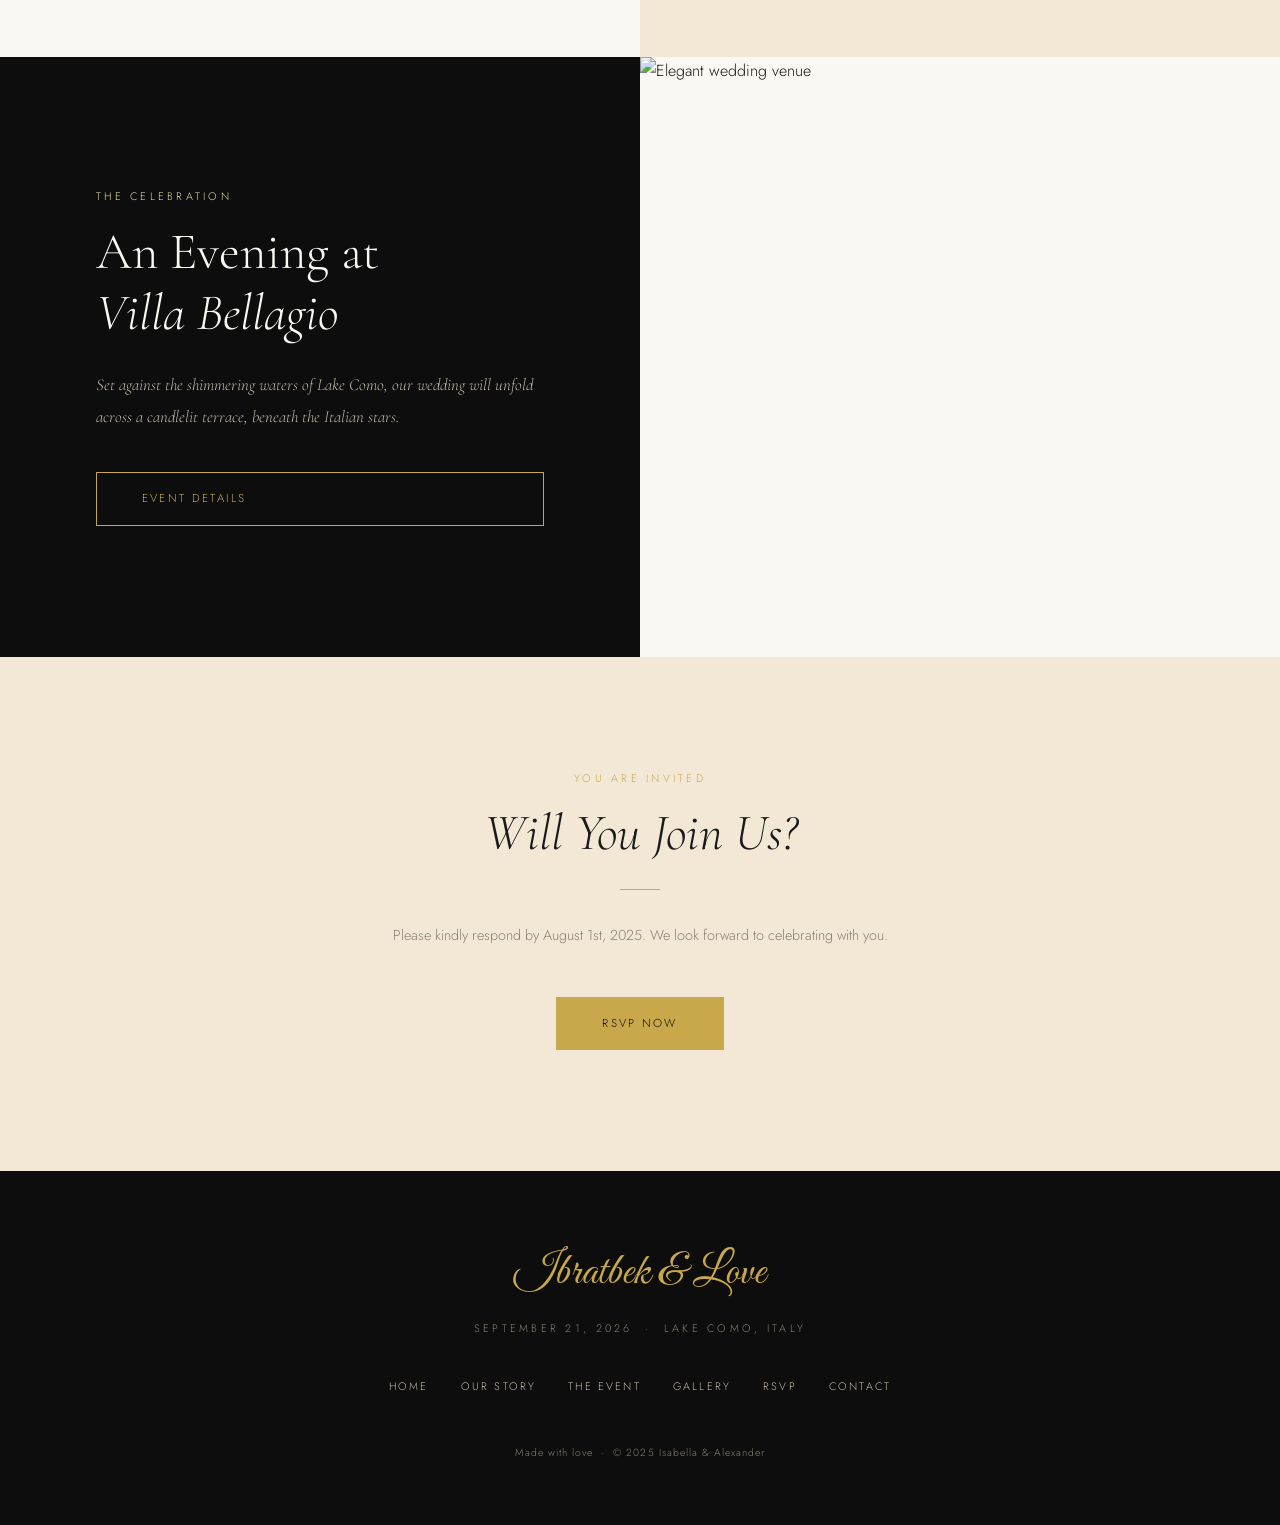
==== commit f2460fe6: "Add invite input section to index.html" ====
--- a/index.html
+++ b/index.html
@@ -12,7 +12,17 @@
   <link rel="icon" href="data:image/svg+xml,<svg xmlns='http://www.w3.org/2000/svg' viewBox='0 0 100 100'><text y='.9em' font-size='90'>💍</text></svg>">
 </head>
 <body>
-
+<div id="invite-check">
+  <div class="invite-box">
+    <h2>Введите ваше имя</h2>
+
+    <input type="text" id="nameInput" placeholder="Имя Фамилия">
+
+    <button onclick="checkGuest()">Проверить</button>
+
+    <p id="errorMsg"></p>
+  </div>
+</div>
   <!-- ══════════════════════════════════════════════════════
        NAVIGATION
   ══════════════════════════════════════════════════════ -->
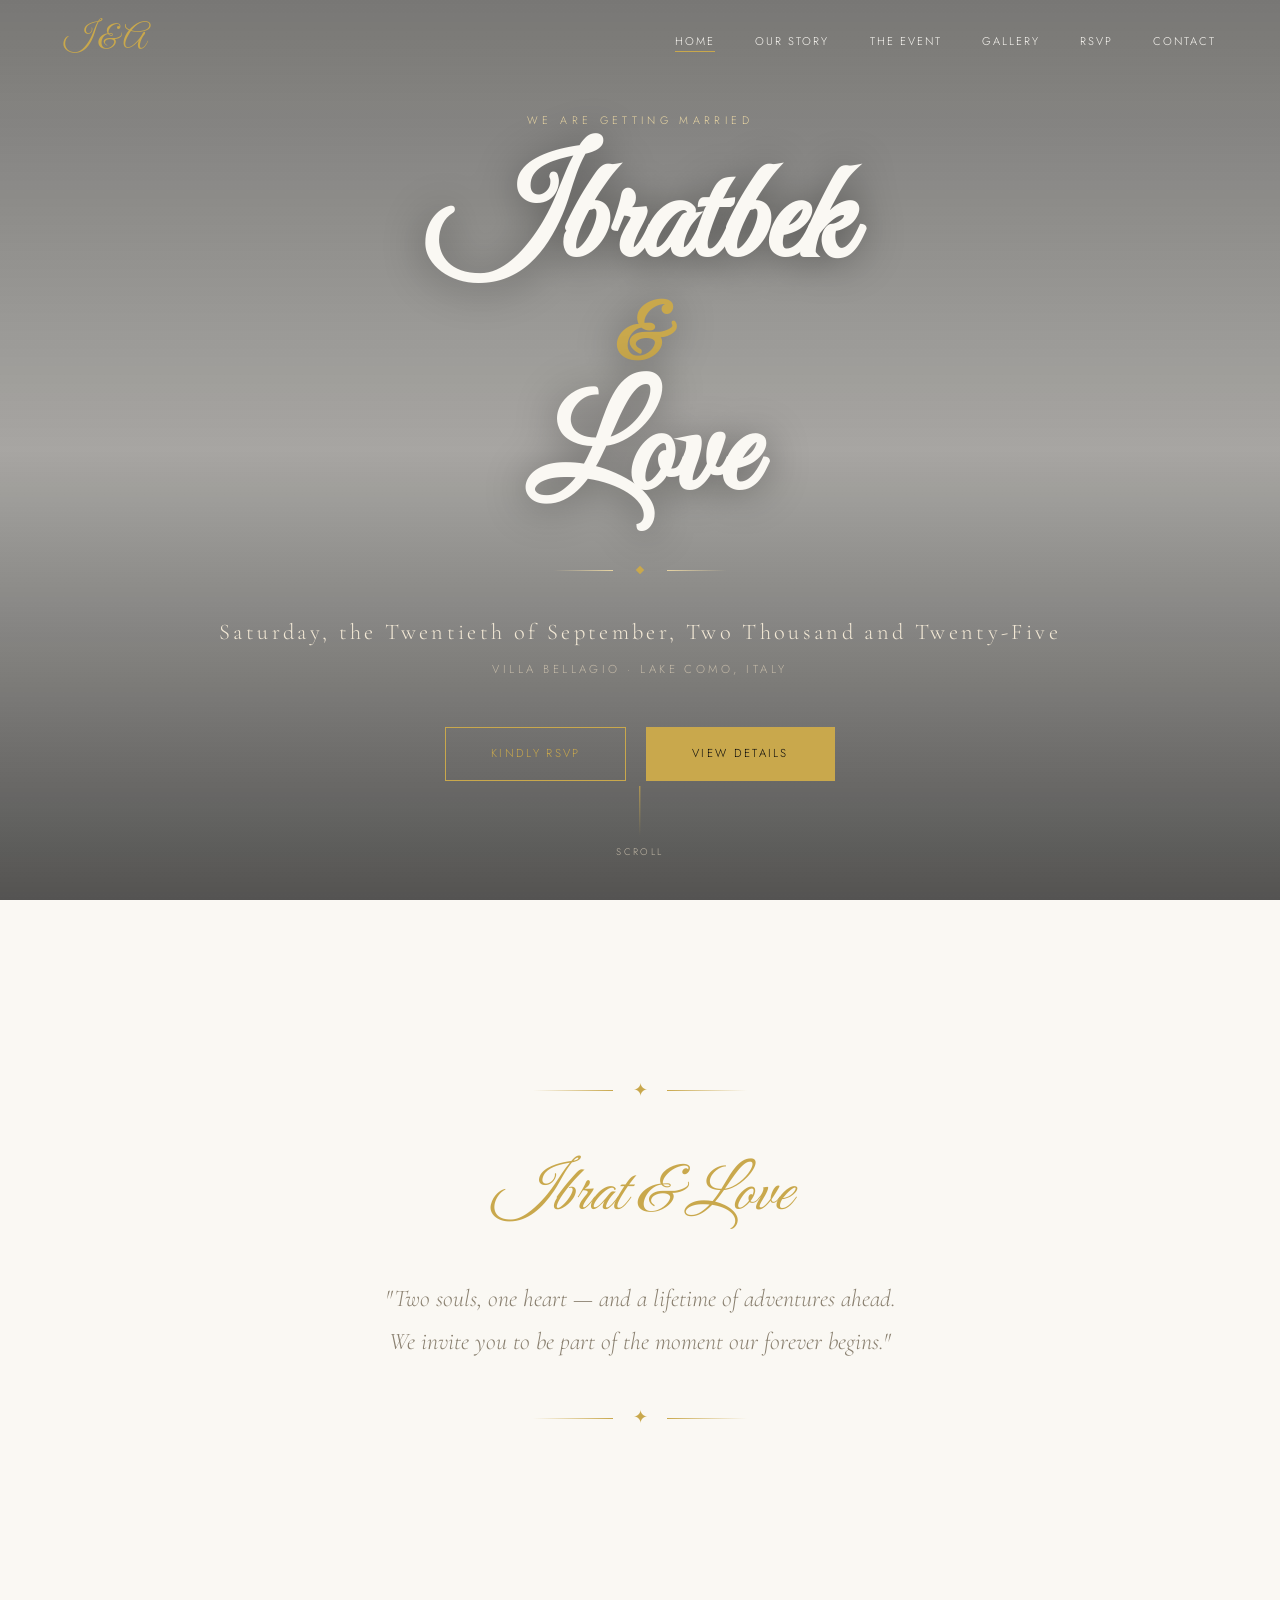
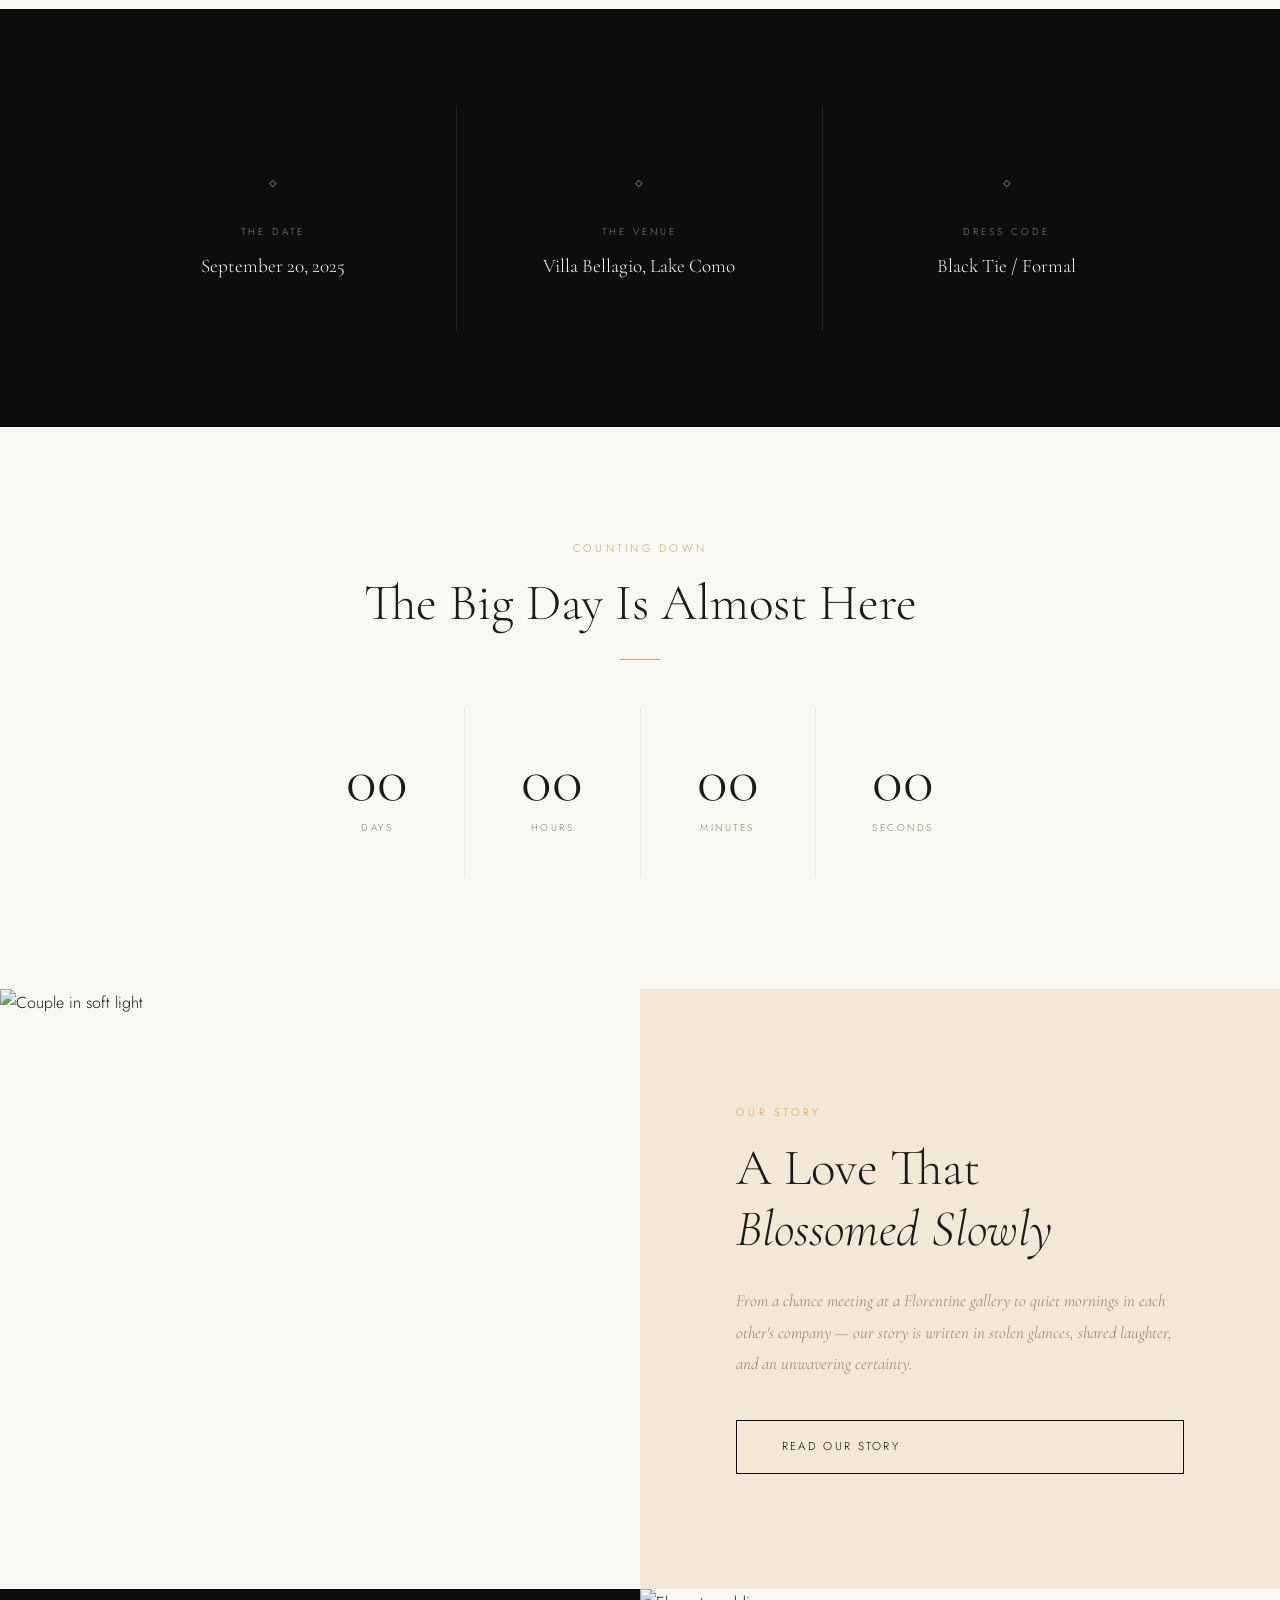
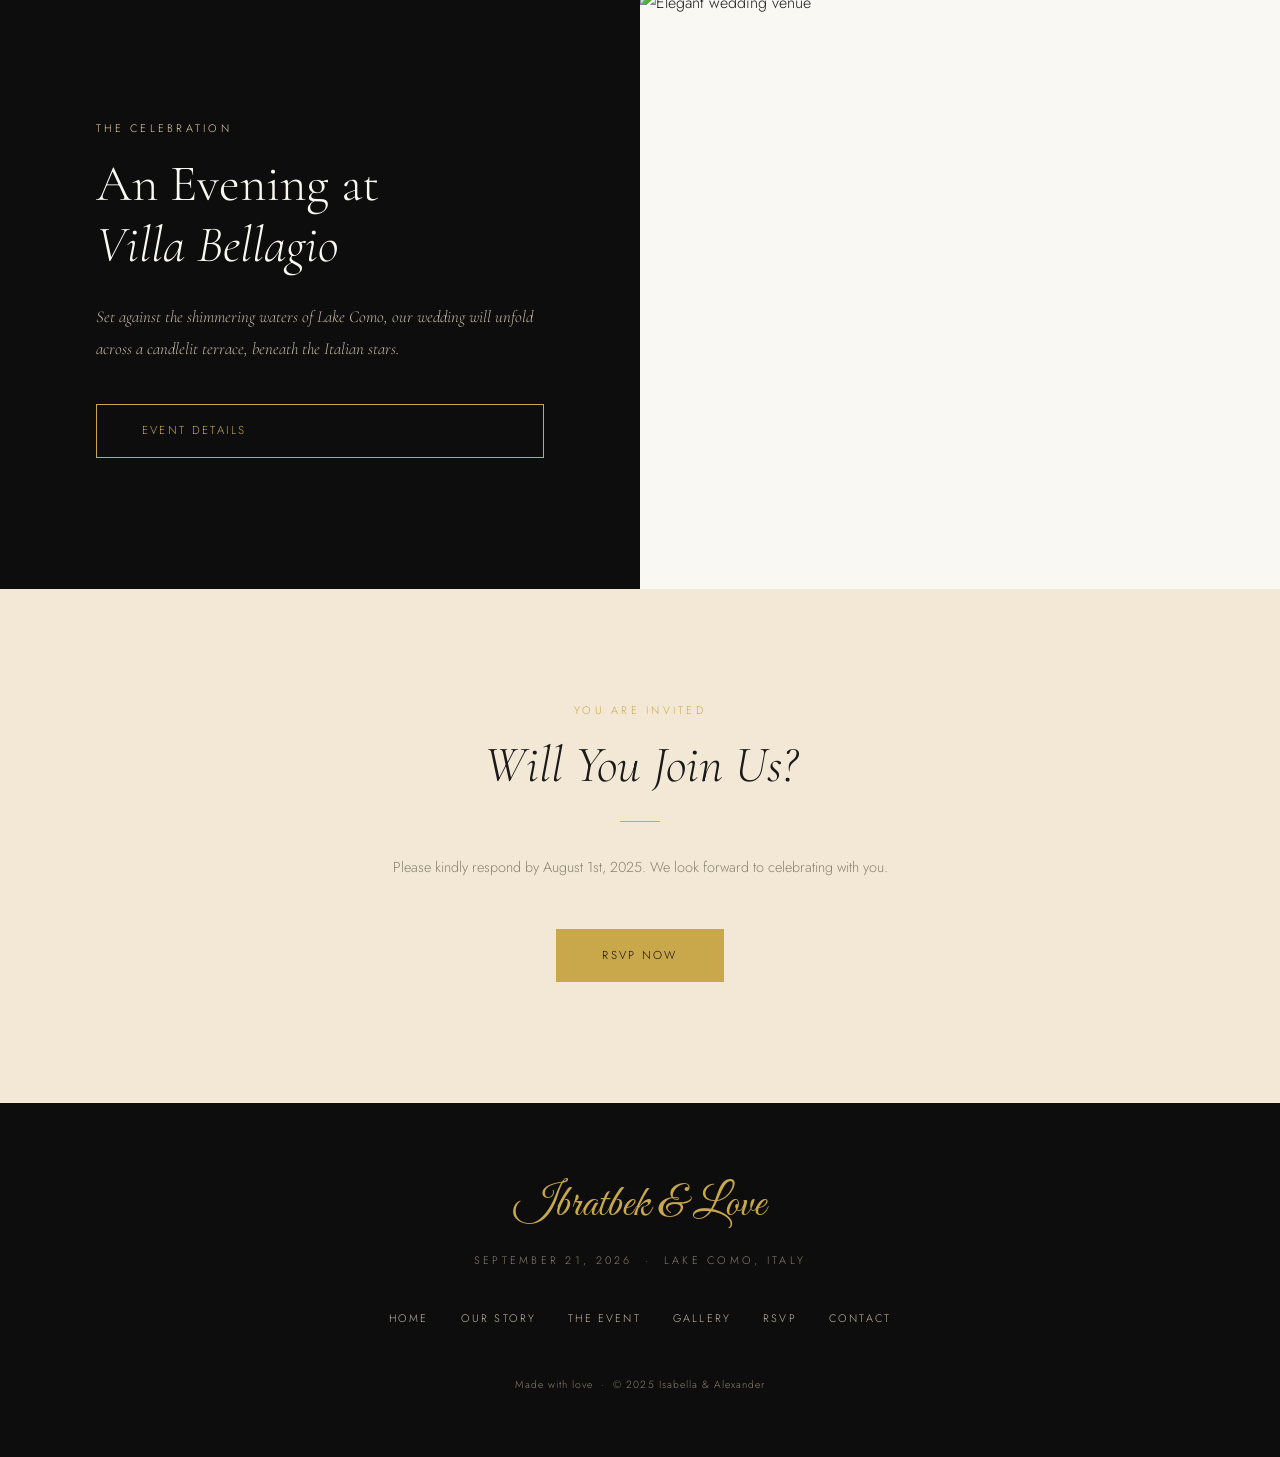
==== commit 0ef15553: "Remove invite check section from index.html Removed the invite check section from the HTML." ====
--- a/index.html
+++ b/index.html
@@ -12,17 +12,7 @@
   <link rel="icon" href="data:image/svg+xml,<svg xmlns='http://www.w3.org/2000/svg' viewBox='0 0 100 100'><text y='.9em' font-size='90'>💍</text></svg>">
 </head>
 <body>
-<div id="invite-check">
-  <div class="invite-box">
-    <h2>Введите ваше имя</h2>
-
-    <input type="text" id="nameInput" placeholder="Имя Фамилия">
-
-    <button onclick="checkGuest()">Проверить</button>
-
-    <p id="errorMsg"></p>
-  </div>
-</div>
+
   <!-- ══════════════════════════════════════════════════════
        NAVIGATION
   ══════════════════════════════════════════════════════ -->
